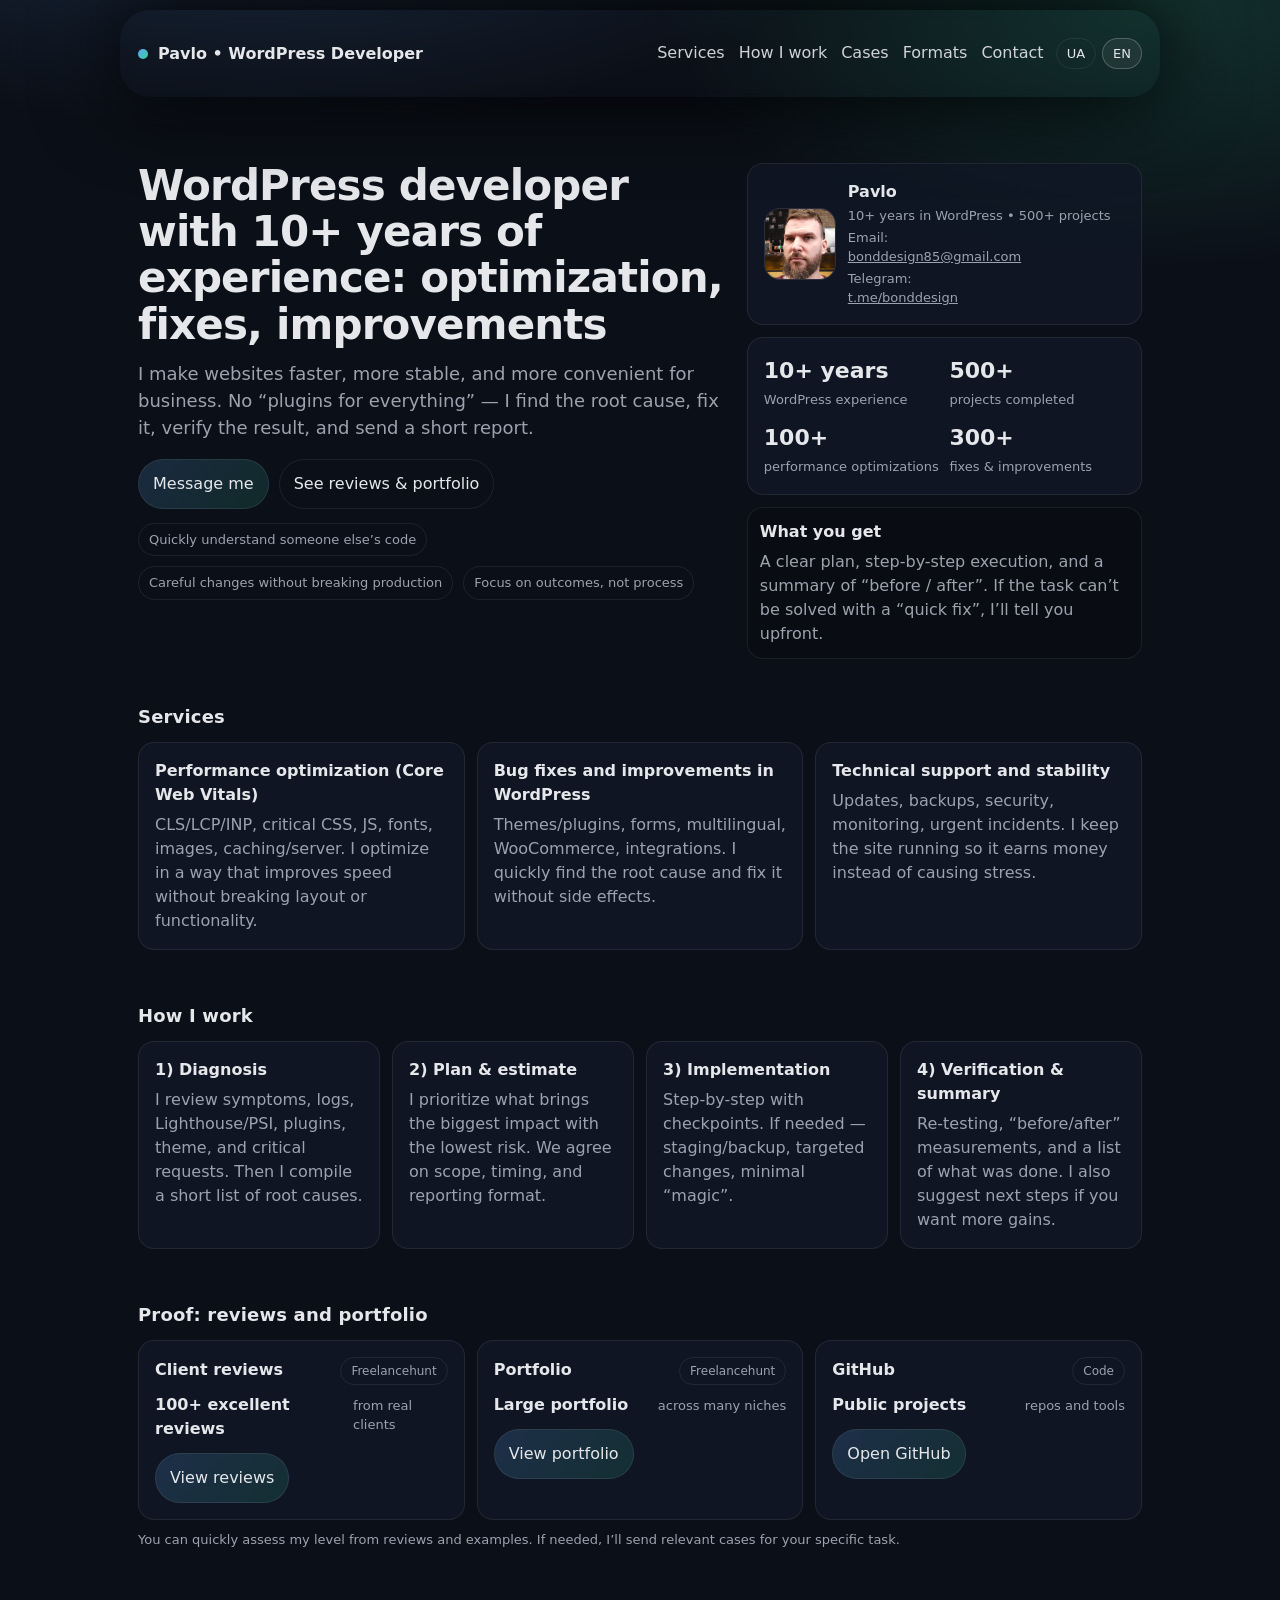
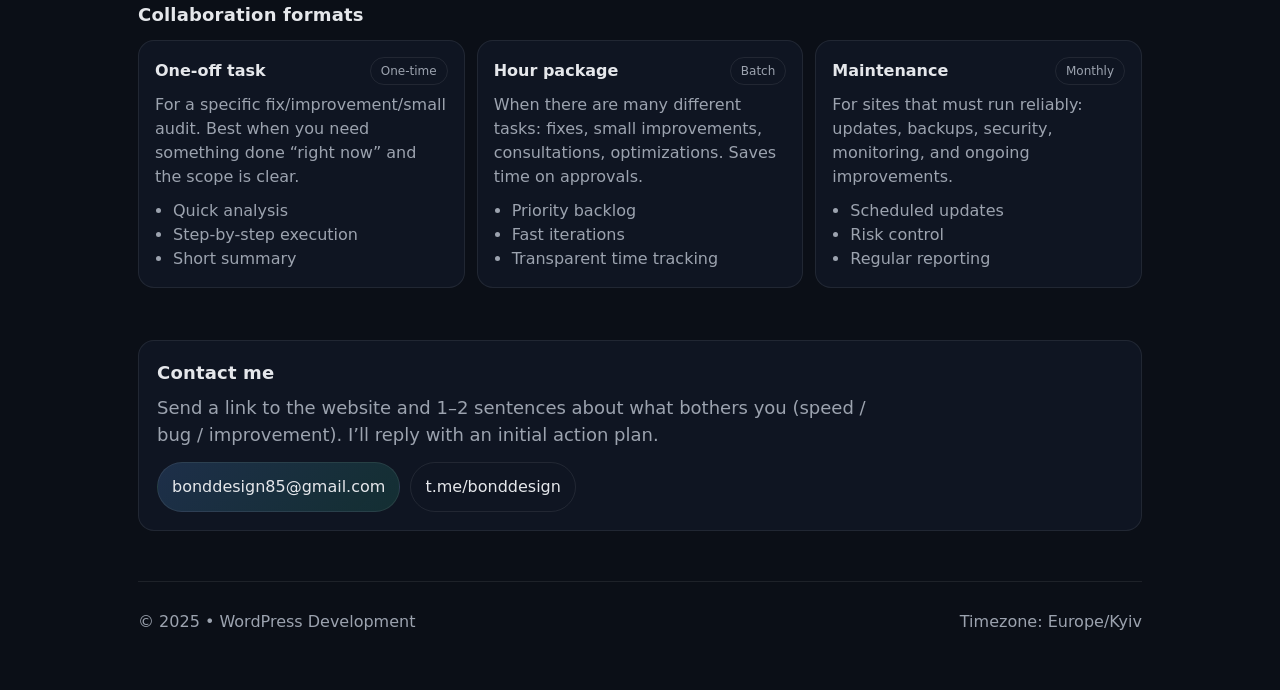
==== index.html @ 48a580df "Implement mobile menu functionality with toggle button and responsive styles" ====
<!DOCTYPE html>
<html lang="uk">
  <head>
    <meta charset="utf-8" />
    <meta name="viewport" content="width=device-width, initial-scale=1" />
    <title>WordPress-розробник — оптимізація, фікси, покращення</title>
    <meta
      name="description"
      content="WordPress-розробник з 10+ роками досвіду: 500+ проєктів, 100+ оптимізацій, 300+ виправлень і покращень. Швидко, акуратно, з результатом."
    />
    <link rel="stylesheet" href="./assets/css/styles.css" />
  </head>
  <body>
    <header id="siteHeader" class="wrap top siteHeader">
      <a class="brand" href="#top">
        <span class="dot" aria-hidden="true"></span>
        <strong data-i18n="brand.title">Pavlo • WordPress Developer</strong>
      </a>
      <div class="topActions">
        <nav class="nav" aria-label="Primary">
          <a href="#services" data-i18n="nav.services">Послуги</a>
          <a href="#process" data-i18n="nav.process">Як працюю</a>
          <a href="#cases" data-i18n="nav.cases">Кейси</a>
          <a href="#formats" data-i18n="nav.formats">Формати</a>
          <a href="#contact" data-i18n="nav.contact">Контакти</a>
        </nav>
        <div class="langSwitch" role="group" aria-label="Language">
          <button
            class="langBtn"
            type="button"
            data-lang="uk"
            aria-pressed="true"
          >
            UA
          </button>
          <button
            class="langBtn"
            type="button"
            data-lang="en"
            aria-pressed="false"
          >
            EN
          </button>
        </div>
        <button
          id="menuToggle"
          class="menuToggle"
          type="button"
          aria-label="Open menu"
          aria-controls="mobileMenu"
          aria-expanded="false"
        >
          <span class="menuIcon" aria-hidden="true"></span>
        </button>
      </div>
    </header>
    <div id="headerSpacer" aria-hidden="true"></div>

    <div id="mobileMenu" class="mobileMenu" hidden>
      <nav class="mobileNav" aria-label="Primary">
        <a href="#services" data-i18n="nav.services">Послуги</a>
        <a href="#process" data-i18n="nav.process">Як працюю</a>
        <a href="#cases" data-i18n="nav.cases">Кейси</a>
        <a href="#formats" data-i18n="nav.formats">Формати</a>
        <a href="#contact" data-i18n="nav.contact">Контакти</a>
      </nav>
    </div>

    <main id="top" class="wrap">
      <section class="hero grid heroGrid">
        <div>
          <h1 class="h1">
            <span data-i18n="hero.title"
              >WordPress-розробник з 10+ роками досвіду: оптимізація, фікси,
              покращення</span
            >
          </h1>
          <p class="sub" data-i18n="hero.subtitle">
            Роблю сайти швидшими, стабільнішими і зручнішими для бізнесу. Без
            зайвих “плагінів від усього” — знаходжу причину, виправляю, фіксую
            результат і даю короткий звіт.
          </p>

          <div class="cta">
            <a
              class="btn btnPrimary"
              href="#contact"
              data-i18n="hero.cta.primary"
              >Написати мені</a
            >
            <a class="btn" href="#cases" data-i18n="hero.cta.secondary"
              >Подивитись міні-кейси</a
            >
          </div>

          <div class="pillRow">
            <span class="pill" data-i18n="hero.pills.code"
              >Швидко розбираюсь у чужому коді</span
            >
            <span class="pill" data-i18n="hero.pills.safe"
              >Акуратні зміни без “лягти на проді”</span
            >
            <span class="pill" data-i18n="hero.pills.result"
              >Фокус на результат, а не процес</span
            >
          </div>
        </div>

        <aside class="heroAside">
          <div class="card">
            <div class="profile">
              <img
                class="avatar"
                src="./assets/img/pasharadio.webp"
                alt="Павло — WordPress-розробник"
                data-i18n-alt="profile.avatarAlt"
                width="72"
                height="72"
              />
              <div>
                <b data-i18n="profile.name">Павло</b>
                <span data-i18n="profile.subtitle"
                  >10+ років у WordPress • 500+ проєктів</span
                >
                <span class="mutedBlockTight">
                  <span data-i18n="profile.emailLabel">Email:</span>
                  <a href="mailto:bonddesign85@gmail.com"
                    >bonddesign85@gmail.com</a
                  >
                </span>
                <span class="mutedBlock">
                  <span data-i18n="profile.telegramLabel">Telegram:</span>
                  <a href="https://t.me/bonddesign">t.me/bonddesign</a>
                </span>
              </div>
            </div>
          </div>

          <div class="card">
            <div class="kpi" aria-label="Key metrics">
              <div>
                <strong data-i18n="kpi.exp.value">10+ років</strong
                ><span data-i18n="kpi.exp.label">WordPress досвід</span>
              </div>
              <div>
                <strong data-i18n="kpi.projects.value">500+</strong
                ><span data-i18n="kpi.projects.label">виконаних проєктів</span>
              </div>
              <div>
                <strong data-i18n="kpi.optimizations.value">100+</strong
                ><span data-i18n="kpi.optimizations.label"
                  >оптимізацій швидкодії</span
                >
              </div>
              <div>
                <strong data-i18n="kpi.fixes.value">300+</strong
                ><span data-i18n="kpi.fixes.label">виправлень і покращень</span>
              </div>
            </div>
          </div>

          <div class="card cardNote">
            <strong class="cardNoteTitle" data-i18n="benefits.title"
              >Що ви отримаєте</strong
            >
            <span class="muted" data-i18n="benefits.body">
              Зрозумілий план, виконання по кроках, і підсумок “що було / що
              стало”. Якщо задача не вирішується “швидким фіксом” — скажу це
              одразу.
            </span>
          </div>
        </aside>
      </section>

      <section id="services" class="section">
        <h2 class="title" data-i18n="services.title">Послуги</h2>
        <div class="cards">
          <div class="card item">
            <h3 data-i18n="services.items.performance.title">
              Оптимізація швидкодії (Core Web Vitals)
            </h3>
            <p data-i18n="services.items.performance.body">
              CLS/LCP/INP, критичні стилі, JS, шрифти, зображення, кеш/сервер.
              Працюю так, щоб швидкість не ламала верстку і функціонал.
            </p>
          </div>
          <div class="card item">
            <h3 data-i18n="services.items.fixes.title">
              Виправлення багів і доробки на WordPress
            </h3>
            <p data-i18n="services.items.fixes.body">
              Теми/плагіни, форми, мультимовність, WooCommerce, інтеграції.
              Швидко знаходжу першопричину і фікшу без побічних сюрпризів.
            </p>
          </div>
          <div class="card item">
            <h3 data-i18n="services.items.maintenance.title">
              Технічний супровід і стабільність
            </h3>
            <p data-i18n="services.items.maintenance.body">
              Оновлення, бекапи, безпека, моніторинг, “пожежі”. Підтримую сайт у
              робочому стані, щоб він заробляв, а не нервував.
            </p>
          </div>
        </div>
      </section>

      <section id="process" class="section">
        <h2 class="title" data-i18n="process.title">Як я працюю</h2>
        <div class="steps">
          <div class="card step">
            <b data-i18n="process.steps.step1.title">1) Діагностика</b>
            <span class="muted" data-i18n="process.steps.step1.body"
              >Дивлюсь симптоми, логи, Lighthouse/PSI, плагіни, тему, критичні
              запити. Формую короткий список причин.</span
            >
          </div>
          <div class="card step">
            <b data-i18n="process.steps.step2.title">2) План і оцінка</b>
            <span class="muted" data-i18n="process.steps.step2.body"
              >Пріоритезую: що дасть найбільший ефект за найменший ризик.
              Узгоджуємо обсяг, строки, формат звітності.</span
            >
          </div>
          <div class="card step">
            <b data-i18n="process.steps.step3.title">3) Впровадження</b>
            <span class="muted" data-i18n="process.steps.step3.body"
              >Поетапно, з контрольними точками. За потреби — staging/backup,
              точкові зміни, мінімум “магії”.</span
            >
          </div>
          <div class="card step">
            <b data-i18n="process.steps.step4.title">4) Перевірка і підсумок</b>
            <span class="muted" data-i18n="process.steps.step4.body"
              >Перетест, виміри “до/після”, список зробленого. Даю рекомендації,
              що робити далі, якщо хочете ще приріст.</span
            >
          </div>
        </div>
      </section>

      <section id="cases" class="section">
        <h2 class="title" data-i18n="proof.title">
          Докази: відгуки та портфоліо
        </h2>

        <div class="cases">
          <div class="card">
            <div class="caseTop">
              <strong data-i18n="proof.cards.reviews.title"
                >Відгуки клієнтів</strong
              >
              <span class="badge" data-i18n="proof.cards.reviews.badge"
                >Freelancehunt</span
              >
            </div>

            <div class="caseTop caseTopTight">
              <span class="metric" data-i18n="proof.cards.reviews.metric"
                >100+ відмінних відгуків</span
              >
              <span class="delta" data-i18n="proof.cards.reviews.delta"
                >реальні замовники</span
              >
            </div>

            <div class="cta" style="margin-top: 12px">
              <a
                class="btn btnPrimary"
                href="https://freelancehunt.com/freelancer/pasharadio.html#reviews"
                target="_blank"
                rel="noopener noreferrer"
                data-i18n="proof.cards.reviews.cta"
                >Подивитись відгуки</a
              >
            </div>
          </div>

          <div class="card">
            <div class="caseTop">
              <strong data-i18n="proof.cards.portfolio.title"
                >Портфоліо робіт</strong
              >
              <span class="badge" data-i18n="proof.cards.portfolio.badge"
                >Freelancehunt</span
              >
            </div>

            <div class="caseTop caseTopTight">
              <span class="metric" data-i18n="proof.cards.portfolio.metric"
                >Велике портфоліо</span
              >
              <span class="delta" data-i18n="proof.cards.portfolio.delta"
                >різні ніші</span
              >
            </div>

            <div class="cta" style="margin-top: 12px">
              <a
                class="btn btnPrimary"
                href="https://freelancehunt.com/freelancer/pasharadio.html#portfolio"
                target="_blank"
                rel="noopener noreferrer"
                data-i18n="proof.cards.portfolio.cta"
                >Подивитись портфоліо</a
              >
            </div>
          </div>

          <div class="card">
            <div class="caseTop">
              <strong data-i18n="proof.cards.github.title">GitHub</strong>
              <span class="badge" data-i18n="proof.cards.github.badge"
                >Code</span
              >
            </div>

            <div class="caseTop caseTopTight">
              <span class="metric" data-i18n="proof.cards.github.metric"
                >Публічні проєкти</span
              >
              <span class="delta" data-i18n="proof.cards.github.delta"
                >репозиторії та інструменти</span
              >
            </div>

            <div class="cta" style="margin-top: 12px">
              <a
                class="btn btnPrimary"
                href="https://github.com/pavlo-bondarchuk"
                target="_blank"
                rel="noopener noreferrer"
                data-i18n="proof.cards.github.cta"
                >Відкрити GitHub</a
              >
            </div>
          </div>
        </div>

        <p class="casesNote" data-i18n="proof.note">
          Швидко зрозумієте мій рівень по відгуках і прикладах. Якщо потрібно —
          скину релевантні кейси під вашу задачу.
        </p>
      </section>

      <section id="formats" class="section">
        <h2 class="title" data-i18n="formats.title">Формати співпраці</h2>
        <div class="pricing">
          <div class="card">
            <div class="priceTitle">
              <strong data-i18n="formats.items.oneTime.title"
                >Разова задача</strong
              >
              <span class="badge" data-i18n="formats.items.oneTime.badge"
                >One-time</span
              >
            </div>
            <p class="caseText" data-i18n="formats.items.oneTime.body">
              Для конкретного фіксу/доробки/малого аудиту. Підходить, коли
              потрібно “тут і зараз” і зрозумілий обсяг.
            </p>
            <ul class="listMuted">
              <li data-i18n="formats.items.oneTime.list.item1">
                Швидкий аналіз
              </li>
              <li data-i18n="formats.items.oneTime.list.item2">
                Виконання по кроках
              </li>
              <li data-i18n="formats.items.oneTime.list.item3">
                Короткий підсумок
              </li>
            </ul>
          </div>

          <div class="card">
            <div class="priceTitle">
              <strong data-i18n="formats.items.batch.title">Пакет годин</strong>
              <span class="badge" data-i18n="formats.items.batch.badge"
                >Batch</span
              >
            </div>
            <p class="caseText" data-i18n="formats.items.batch.body">
              Коли задач багато і вони різні: фікси, дрібні покращення,
              консультації, оптимізації. Економить час на погодженнях.
            </p>
            <ul class="listMuted">
              <li data-i18n="formats.items.batch.list.item1">
                Пріоритетний беклог
              </li>
              <li data-i18n="formats.items.batch.list.item2">
                Швидкі ітерації
              </li>
              <li data-i18n="formats.items.batch.list.item3">
                Прозорий облік часу
              </li>
            </ul>
          </div>

          <div class="card">
            <div class="priceTitle">
              <strong data-i18n="formats.items.monthly.title">Супровід</strong>
              <span class="badge" data-i18n="formats.items.monthly.badge"
                >Monthly</span
              >
            </div>
            <p class="caseText" data-i18n="formats.items.monthly.body">
              Для сайтів, які мають працювати стабільно: оновлення, бекапи,
              безпека, моніторинг і регулярні покращення.
            </p>
            <ul class="listMuted">
              <li data-i18n="formats.items.monthly.list.item1">
                Планові оновлення
              </li>
              <li data-i18n="formats.items.monthly.list.item2">
                Контроль ризиків
              </li>
              <li data-i18n="formats.items.monthly.list.item3">
                Регулярний звіт
              </li>
            </ul>
          </div>
        </div>
      </section>

      <section id="contact" class="section">
        <div class="card contactCard">
          <h2 class="title contactTitle" data-i18n="contact.title">
            Написати мені
          </h2>
          <p class="sub contactSub" data-i18n="contact.subtitle">
            Надішліть посилання на сайт і 1–2 речення: що саме не влаштовує
            (швидкість / баг / доробка). Я відповім з першим планом дій.
          </p>
          <div class="cta">
            <a class="btn btnPrimary" href="mailto:bonddesign85@gmail.com"
              >bonddesign85@gmail.com</a
            >
            <a class="btn" href="https://t.me/bonddesign">t.me/bonddesign</a>
          </div>
        </div>
      </section>

      <footer class="footer">
        <div class="footerRow">
          <span data-i18n="footer.copyright"
            >© 2025 • WordPress Development</span
          >
          <span data-i18n="footer.timezone">Timezone: Europe/Kyiv</span>
        </div>
      </footer>
    </main>

    <script defer src="./assets/js/i18n.js"></script>
    <script defer src="./assets/js/main.js"></script>
  </body>
</html>
---- assets/css/styles.css ----
:root {
    --bg: #0b0f17;
    --card: #111827;
    --text: #e5e7eb;
    --muted: #9ca3af;
    --line: rgba(255, 255, 255, 0.08);
    --accent: #60a5fa;
    --accent2: #34d399;
    --max: 1040px;
    --r: 16px;
}

* {
    box-sizing: border-box;
}

body {
    margin: 0;
    font: 16px/1.5 system-ui, -apple-system, Segoe UI, Roboto, Arial,
        sans-serif;
    background: radial-gradient(1200px 600px at 20% -10%,
            rgba(96, 165, 250, 0.25),
            transparent 60%),
        radial-gradient(900px 500px at 90% 0%,
            rgba(52, 211, 153, 0.18),
            transparent 55%),
        var(--bg);
    color: var(--text);
}

a {
    color: inherit;
}

.wrap {
    max-width: var(--max);
    margin: 0 auto;
    padding: 28px 18px;
}

#headerSpacer {
    height: 0;
}

.siteHeader {
    transition: transform 160ms ease, opacity 160ms ease, background-color 160ms ease,
        border-color 160ms ease;
    will-change: transform;
    position: sticky;
    top: 10px;
    backdrop-filter: blur(5px);
    box-shadow: 0 0 85px #000;
    border-radius: 30px;
    display: flex;
    align-items: center;
    justify-content: space-between;
    gap: 14px;
}

.topActions {
    display: flex;
    align-items: center;
    gap: 12px;
    flex-wrap: wrap;
    justify-content: flex-end;
}

.brand {
    display: flex;
    gap: 10px;
    align-items: center;
    text-decoration: none;
}

.dot {
    width: 10px;
    height: 10px;
    border-radius: 50%;
    background: linear-gradient(135deg, var(--accent), var(--accent2));
}

.nav {
    display: flex;
    gap: 14px;
    flex-wrap: wrap;
}

.nav a {
    opacity: 0.9;
    text-decoration: none;
    border-bottom: 1px solid transparent;
}

.nav a:hover {
    border-bottom-color: var(--line);
}

.langSwitch {
    display: inline-flex;
    gap: 6px;
    align-items: center;
}

.menuToggle {
    display: none;
    appearance: none;
    border: 1px solid var(--line);
    background: transparent;
    color: inherit;
    border-radius: 999px;
    width: 38px;
    height: 34px;
    cursor: pointer;
    align-items: center;
    justify-content: center;
}

.menuToggle:hover {
    border-color: rgba(255, 255, 255, 0.18);
}

.menuIcon {
    width: 16px;
    height: 12px;
    position: relative;
    display: block;
}

.menuIcon::before,
.menuIcon::after {
    content: "";
    position: absolute;
    left: 0;
    right: 0;
    height: 2px;
    border-radius: 2px;
    background: rgba(229, 231, 235, 0.9);
}

.menuIcon::before {
    top: 0;
    box-shadow: 0 5px 0 rgba(229, 231, 235, 0.9);
}

.menuIcon::after {
    bottom: 0;
}

.mobileMenu {
    position: fixed;
    left: 0;
    right: 0;
    top: var(--mobileMenuTop, 0px);
    height: calc(100dvh - var(--mobileMenuTop, 0px));
    background: rgba(11, 15, 23, 0.98);
    border-top: 1px solid var(--line);
    backdrop-filter: blur(6px);
    padding: 18px;
    z-index: 999;
    overflow: auto;
}

.mobileNav {
    max-width: var(--max);
    margin: 0 auto;
    display: grid;
    gap: 10px;
}

.mobileNav a {
    text-decoration: none;
    padding: 12px 14px;
    border: 1px solid var(--line);
    border-radius: 14px;
    background: rgba(17, 24, 39, 0.52);
}

.mobileNav a:hover {
    border-color: rgba(255, 255, 255, 0.18);
}

body.isMenuOpen {
    overflow: hidden;
}

.langBtn {
    appearance: none;
    border: 1px solid var(--line);
    background: transparent;
    color: inherit;
    border-radius: 999px;
    padding: 8px 10px;
    font: inherit;
    font-size: 13px;
    line-height: 1;
    cursor: pointer;
}

.langBtn:hover {
    border-color: rgba(255, 255, 255, 0.18);
}

.langBtn.isActive {
    border-color: rgba(255, 255, 255, 0.22);
    background: rgba(255, 255, 255, 0.06);
}

.hero {
    padding: 48px 0 18px;
}

.grid {
    display: grid;
    gap: 16px;
}

.heroGrid {
    grid-template-columns: 1.2fr 0.8fr;
}

.h1 {
    font-size: 42px;
    line-height: 1.1;
    margin: 0 0 12px;
    letter-spacing: -0.02em;
}

.sub {
    margin: 0 0 18px;
    color: var(--muted);
    font-size: 18px;
    max-width: 62ch;
}

.cta {
    display: flex;
    gap: 10px;
    flex-wrap: wrap;
    margin-top: 10px;
}

.btn {
    display: inline-flex;
    align-items: center;
    justify-content: center;
    gap: 10px;
    padding: 12px 14px;
    border-radius: 999px;
    border: 1px solid var(--line);
    text-decoration: none;
}

.btnPrimary {
    background: linear-gradient(135deg,
            rgba(96, 165, 250, 0.18),
            rgba(52, 211, 153, 0.14));
}

.btn:hover {
    border-color: rgba(255, 255, 255, 0.18);
}

.card {
    background: rgba(17, 24, 39, 0.72);
    border: 1px solid var(--line);
    border-radius: var(--r);
    padding: 16px;
}

.kpi {
    display: grid;
    grid-template-columns: repeat(2, 1fr);
    gap: 10px;
}

.kpi strong {
    font-size: 22px;
    display: block;
}

.kpi span {
    color: var(--muted);
    font-size: 13px;
}

.section {
    padding: 26px 0;
}

.title {
    font-size: 18px;
    margin: 0 0 12px;
    letter-spacing: 0.01em;
}

.cards {
    display: grid;
    grid-template-columns: repeat(3, 1fr);
    gap: 12px;
}

.item h3 {
    margin: 0 0 6px;
    font-size: 16px;
}

.item p {
    margin: 0;
    color: var(--muted);
}

.steps {
    display: grid;
    grid-template-columns: repeat(4, 1fr);
    gap: 12px;
}

.step b {
    display: block;
    margin-bottom: 6px;
}

.split {
    display: grid;
    grid-template-columns: 1fr 1fr;
    gap: 12px;
}

.pill {
    display: inline-flex;
    gap: 8px;
    align-items: center;
    padding: 6px 10px;
    border-radius: 999px;
    border: 1px solid var(--line);
    color: var(--muted);
    font-size: 13px;
}

.heroAside {
    display: grid;
    gap: 12px;
}

.profile {
    display: flex;
    gap: 12px;
    align-items: center;
}

.avatar {
    width: 72px;
    height: 72px;
    border-radius: 16px;
    object-fit: cover;
    border: 1px solid var(--line);
    background: rgba(255, 255, 255, 0.04);
}

.profile b {
    display: block;
}

.profile span {
    display: block;
    color: var(--muted);
    font-size: 13px;
    margin-top: 2px;
}

.cases {
    display: grid;
    grid-template-columns: repeat(3, 1fr);
    gap: 12px;
}

.caseTop {
    display: flex;
    align-items: baseline;
    justify-content: space-between;
    gap: 10px;
    margin-bottom: 8px;
}

.metric {
    font-weight: 700;
}

.delta {
    color: var(--muted);
    font-size: 13px;
}

.pricing {
    display: grid;
    grid-template-columns: repeat(3, 1fr);
    gap: 12px;
}

.priceTitle {
    display: flex;
    align-items: center;
    justify-content: space-between;
    gap: 10px;
    margin-bottom: 8px;
}

.badge {
    display: inline-flex;
    align-items: center;
    padding: 4px 10px;
    border-radius: 999px;
    border: 1px solid var(--line);
    color: var(--muted);
    font-size: 12px;
}

.footer {
    padding: 28px 0;
    color: var(--muted);
    border-top: 1px solid var(--line);
    margin-top: 24px;
}

/* Refactor: previously inline styles */
.pillRow {
    margin-top: 14px;
    display: flex;
    gap: 10px;
    flex-wrap: wrap;
}

.muted {
    color: var(--muted);
}

.mutedBlock {
    display: block;
    color: var(--muted);
}

.mutedBlockTight {
    margin-top: 6px;
    display: block;
    color: var(--muted);
}

.cardNote {
    padding: 12px;
    background: rgba(0, 0, 0, 0.18);
}

.cardNoteTitle {
    display: block;
    margin-bottom: 6px;
}

.caseTopTight {
    margin-top: 0;
}

.caseText {
    margin: 0;
    color: var(--muted);
}

.casesNote {
    margin: 10px 0 0;
    color: var(--muted);
    font-size: 13px;
}

.listMuted {
    margin: 10px 0 0;
    padding-left: 18px;
    color: var(--muted);
}

.contactCard {
    padding: 18px;
}

.contactTitle {
    margin-bottom: 8px;
}

.contactSub {
    margin: 0 0 14px;
}

.footerRow {
    display: flex;
    justify-content: space-between;
    gap: 12px;
    flex-wrap: wrap;
}

@media (max-width: 900px) {
    .nav {
        display: none;
    }

    .menuToggle {
        display: inline-flex;
    }

    .heroGrid {
        grid-template-columns: 1fr;
    }

    .cards {
        grid-template-columns: 1fr;
    }

    .steps {
        grid-template-columns: 1fr 1fr;
    }

    .cases {
        grid-template-columns: 1fr;
    }

    .pricing {
        grid-template-columns: 1fr;
    }

    .h1 {
        font-size: 34px;
    }
}

@media (max-width: 520px) {
    .steps {
        grid-template-columns: 1fr;
    }

    .kpi {
        grid-template-columns: 1fr 1fr;
    }
}
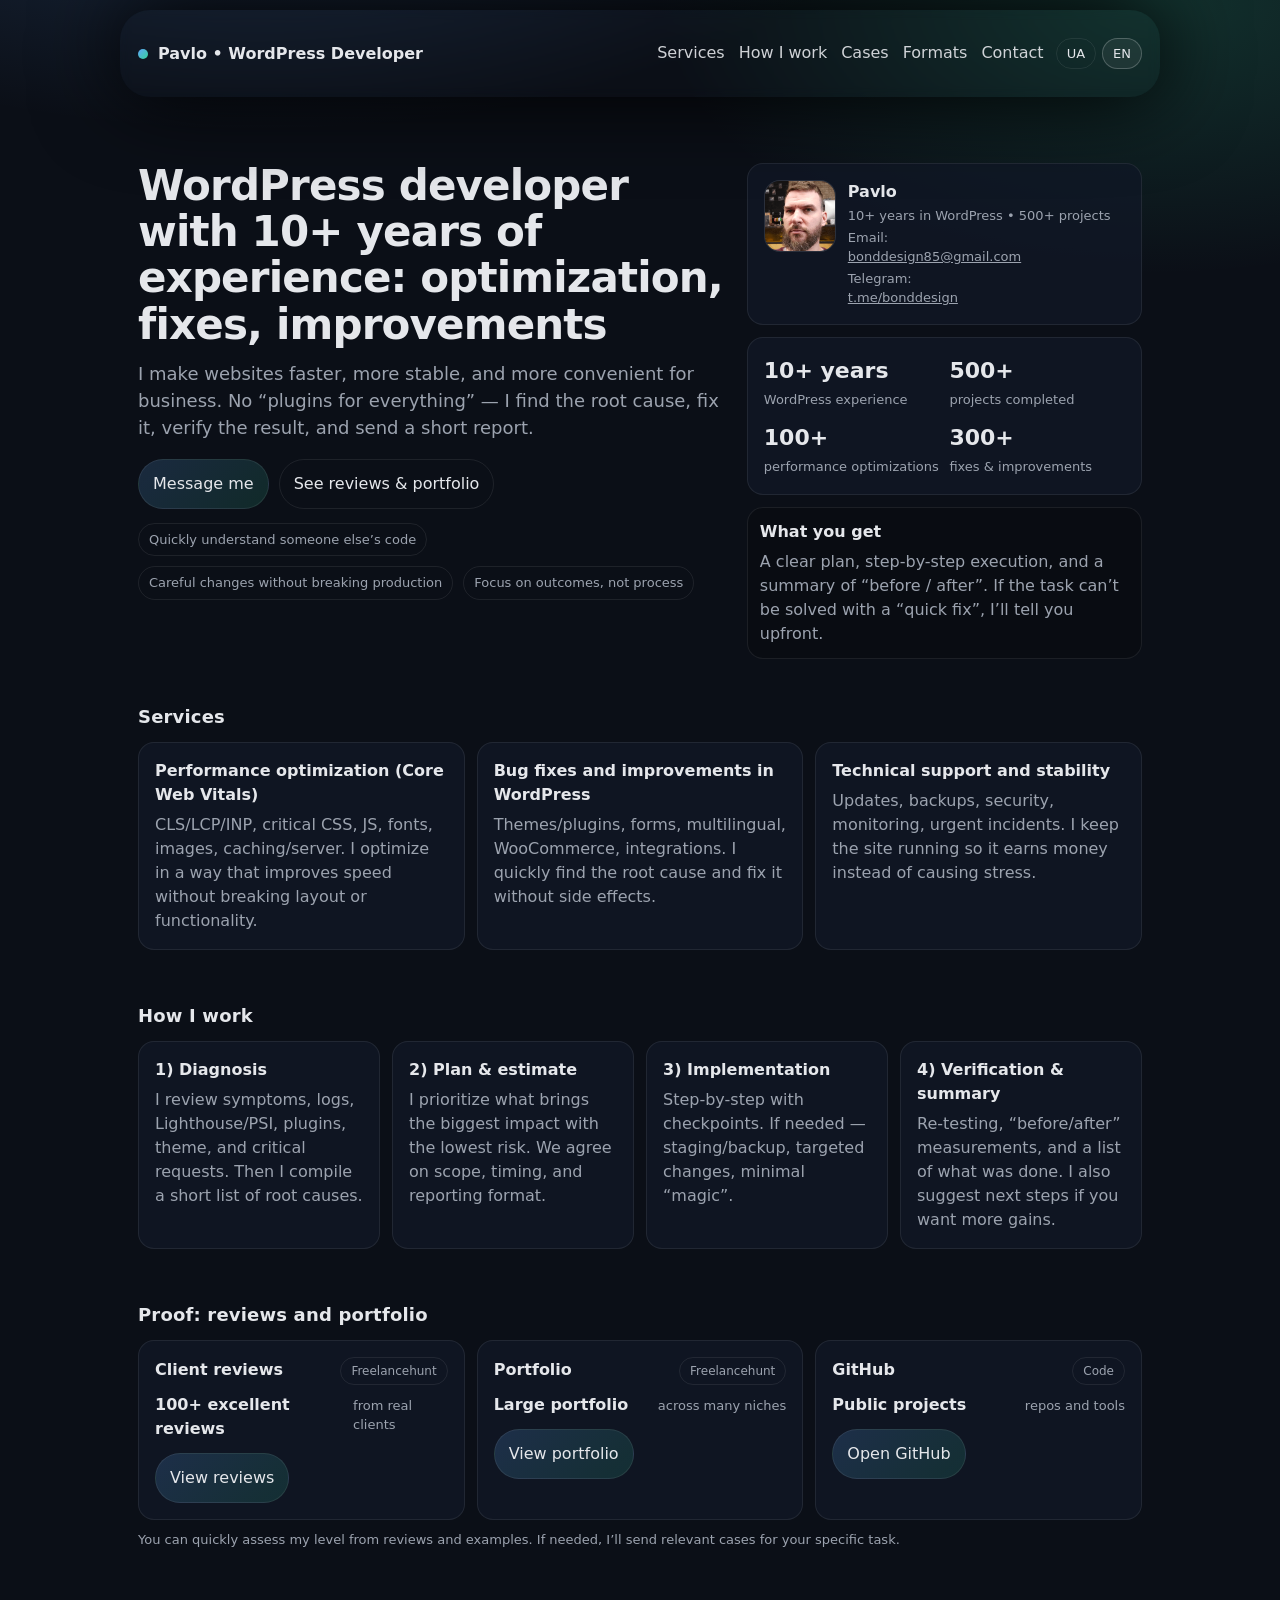
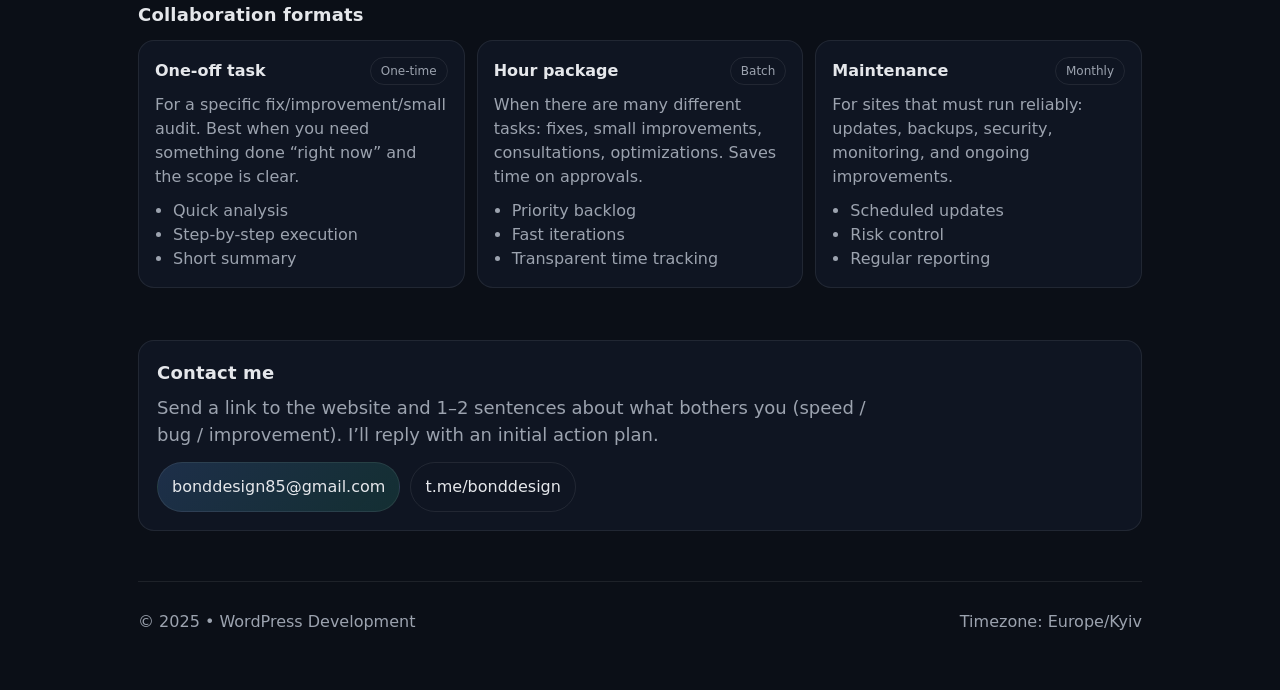
==== commit 06e4a87f: "feat: improve on-page SEO — canonical, hreflang, OG, Twitter Card, JSON-LD, robots.txt, sitemap.xml " ====
--- a/index.html
+++ b/index.html
@@ -8,6 +8,39 @@
       name="description"
       content="WordPress-розробник з 10+ роками досвіду: 500+ проєктів, 100+ оптимізацій, 300+ виправлень і покращень. Швидко, акуратно, з результатом."
     />
+    <meta name="robots" content="index, follow" />
+    <meta name="author" content="Pavlo Bondarchuk" />
+    <link rel="canonical" href="https://bonddesign.top/" />
+    <link rel="alternate" hreflang="uk" href="https://bonddesign.top/" />
+    <link rel="alternate" hreflang="en" href="https://bonddesign.top/?lang=en" />
+    <link rel="alternate" hreflang="x-default" href="https://bonddesign.top/" />
+    <meta property="og:type" content="website" />
+    <meta property="og:url" content="https://bonddesign.top/" />
+    <meta property="og:title" content="WordPress-розробник — оптимізація, фікси, покращення" />
+    <meta property="og:description" content="WordPress-розробник з 10+ роками досвіду: 500+ проєктів, 100+ оптимізацій, 300+ виправлень і покращень. Швидко, акуратно, з результатом." />
+    <meta property="og:image" content="https://bonddesign.top/assets/img/pasharadio.webp" />
+    <meta property="og:locale" content="uk_UA" />
+    <meta property="og:locale:alternate" content="en_US" />
+    <meta name="twitter:card" content="summary" />
+    <meta name="twitter:title" content="WordPress-розробник — оптимізація, фікси, покращення" />
+    <meta name="twitter:description" content="WordPress-розробник з 10+ роками досвіду: 500+ проєктів, 100+ оптимізацій, 300+ виправлень і покращень. Швидко, акуратно, з результатом." />
+    <meta name="twitter:image" content="https://bonddesign.top/assets/img/pasharadio.webp" />
+    <script type="application/ld+json">
+    {
+      "@context": "https://schema.org",
+      "@type": "Person",
+      "name": "Pavlo Bondarchuk",
+      "url": "https://bonddesign.top/",
+      "email": "mailto:bonddesign85@gmail.com",
+      "image": "https://bonddesign.top/assets/img/pasharadio.webp",
+      "jobTitle": "WordPress Developer",
+      "sameAs": [
+        "https://t.me/bonddesign",
+        "https://github.com/pavlo-bondarchuk",
+        "https://freelancehunt.com/freelancer/pasharadio.html"
+      ]
+    }
+    </script>
     <link rel="stylesheet" href="./assets/css/styles.css" />
   </head>
   <body>
@@ -17,6 +50,16 @@
         <strong data-i18n="brand.title">Pavlo • WordPress Developer</strong>
       </a>
       <div class="topActions">
+        <button
+          id="menuToggle"
+          class="menuToggle"
+          type="button"
+          aria-label="Open menu"
+          aria-controls="mobileMenu"
+          aria-expanded="false"
+        >
+          <span class="menuIcon" aria-hidden="true"></span>
+        </button>
         <nav class="nav" aria-label="Primary">
           <a href="#services" data-i18n="nav.services">Послуги</a>
           <a href="#process" data-i18n="nav.process">Як працюю</a>
@@ -42,16 +85,6 @@
             EN
           </button>
         </div>
-        <button
-          id="menuToggle"
-          class="menuToggle"
-          type="button"
-          aria-label="Open menu"
-          aria-controls="mobileMenu"
-          aria-expanded="false"
-        >
-          <span class="menuIcon" aria-hidden="true"></span>
-        </button>
       </div>
     </header>
     <div id="headerSpacer" aria-hidden="true"></div>
--- a/assets/css/styles.css
+++ b/assets/css/styles.css
@@ -61,7 +61,7 @@
     display: flex;
     align-items: center;
     gap: 12px;
-    flex-wrap: wrap;
+    /* flex-wrap: wrap; */
     justify-content: flex-end;
 }
 
@@ -73,6 +73,7 @@
 }
 
 .dot {
+    flex-shrink: 0;
     width: 10px;
     height: 10px;
     border-radius: 50%;
@@ -285,6 +286,8 @@
 
 .section {
     padding: 26px 0;
+    scroll-padding-top: 100px;
+    scroll-margin-top: 100px;
 }
 
 .title {
@@ -345,7 +348,6 @@
 .profile {
     display: flex;
     gap: 12px;
-    align-items: center;
 }
 
 .avatar {
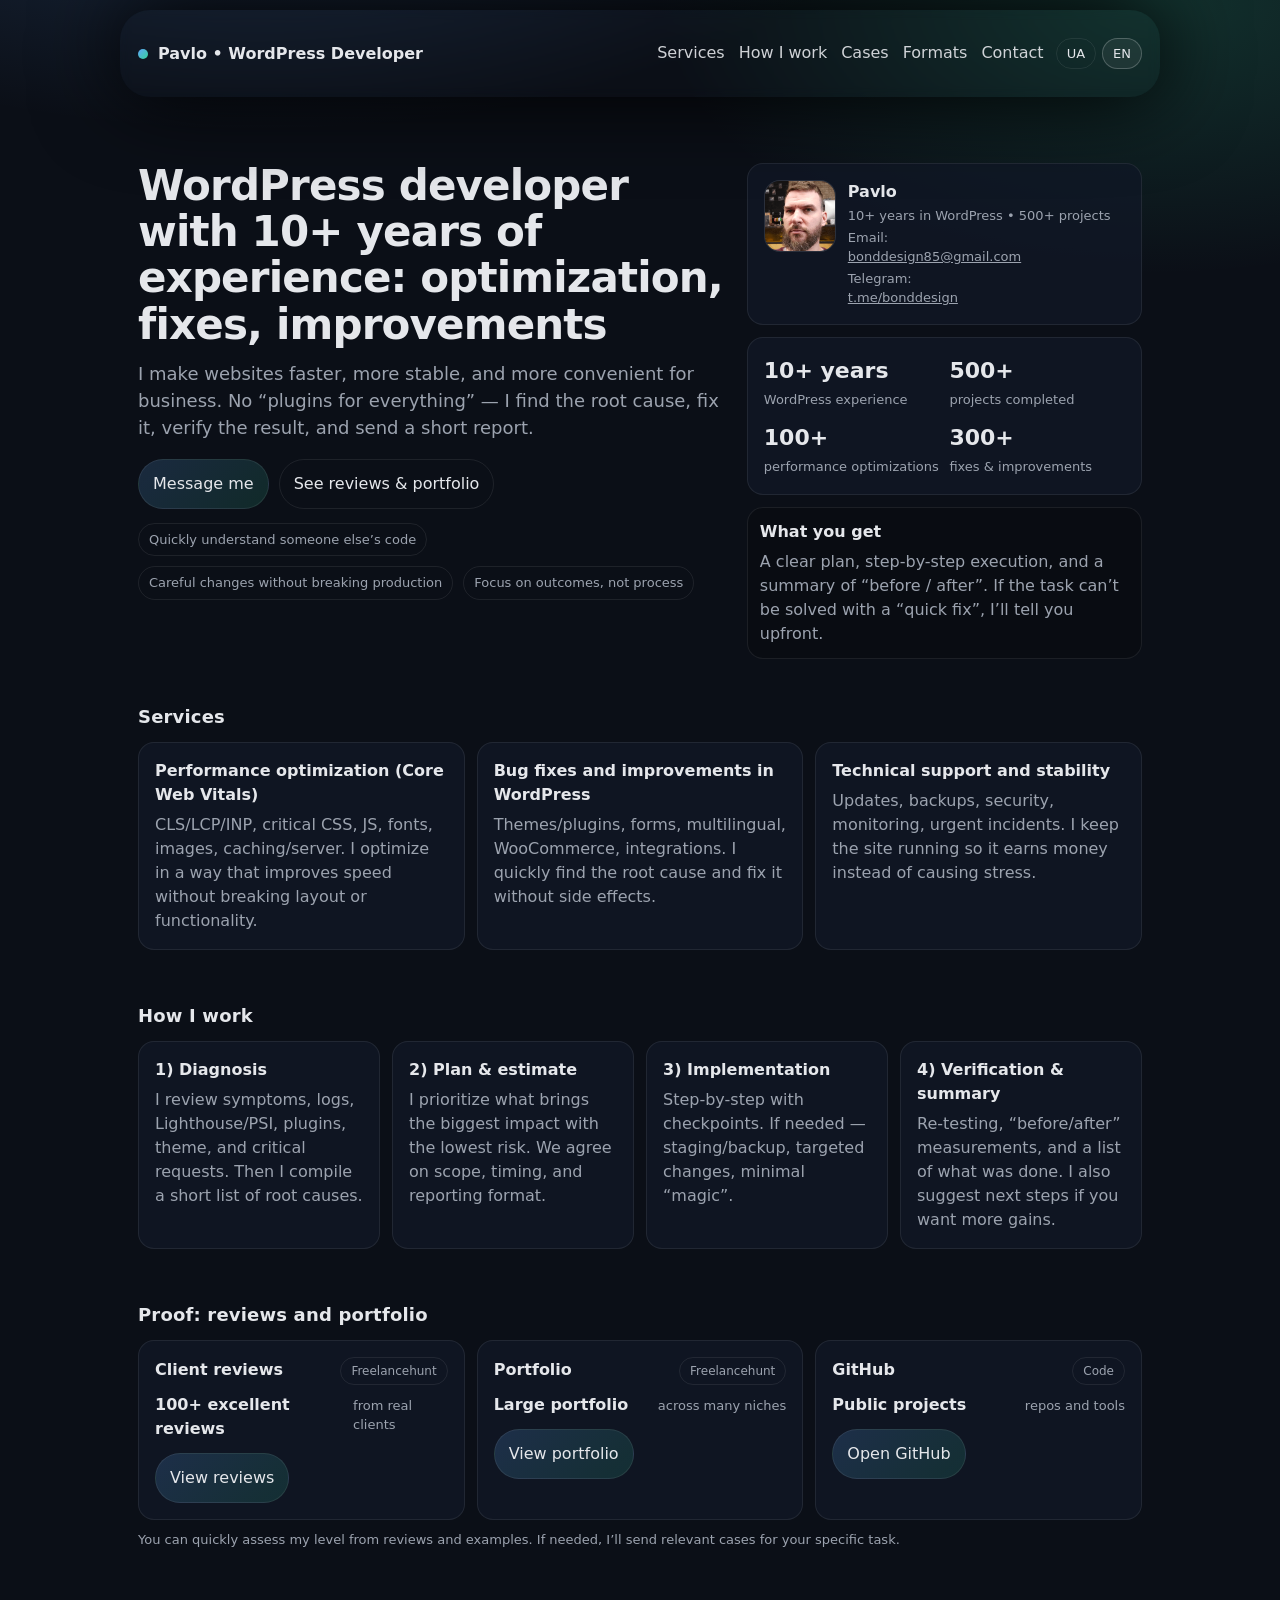
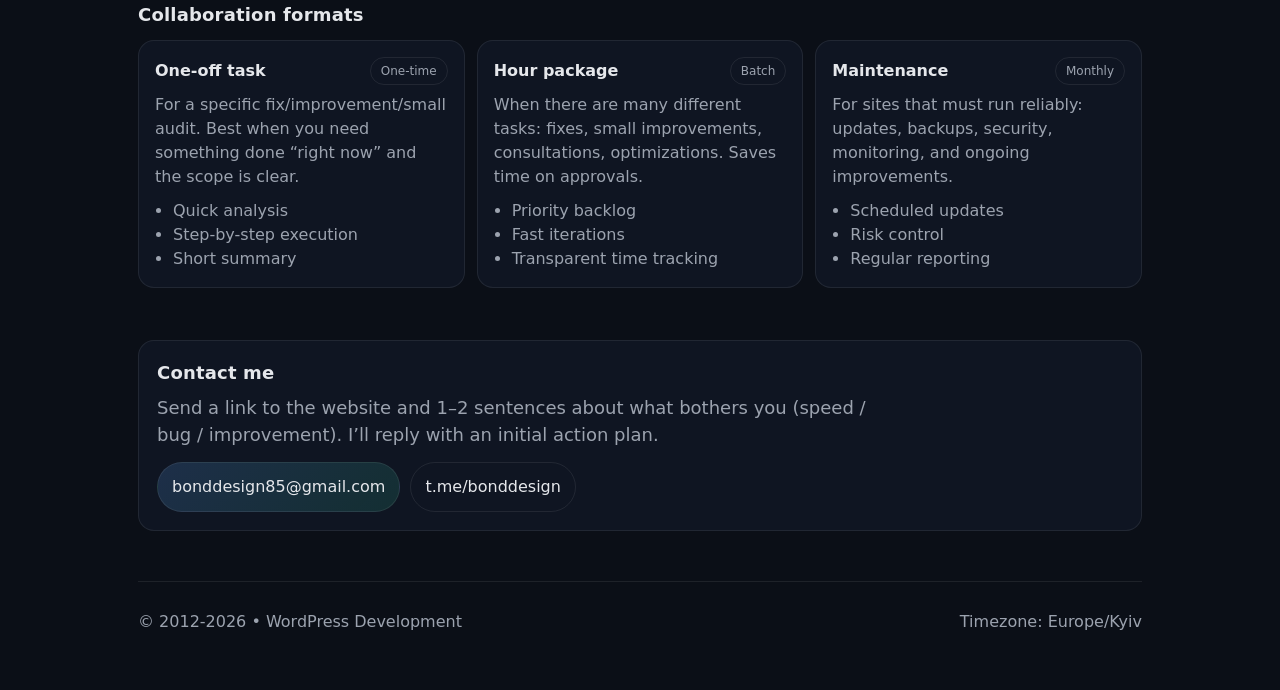
==== commit 0821d443: "Update footer copyright to 2012-2026 and sync i18n values Agent-Logs-Url: https://github.com/pavlo-b" ====
--- a/index.html
+++ b/index.html
@@ -2,6 +2,14 @@
 <html lang="uk">
   <head>
     <meta charset="utf-8" />
+    <!-- Google tag (gtag.js) -->
+    <script async src="https://www.googletagmanager.com/gtag/js?id=G-WLE22X08ZL"></script>
+    <script>
+    window.dataLayer = window.dataLayer || [];
+    function gtag(){dataLayer.push(arguments);}
+    gtag('js', new Date());
+    gtag('config', 'G-WLE22X08ZL');
+    </script>
     <meta name="viewport" content="width=device-width, initial-scale=1" />
     <title>WordPress-розробник — оптимізація, фікси, покращення</title>
     <meta
@@ -15,6 +23,7 @@
     <link rel="alternate" hreflang="en" href="https://bonddesign.top/?lang=en" />
     <link rel="alternate" hreflang="x-default" href="https://bonddesign.top/" />
     <meta property="og:type" content="website" />
+    <meta property="og:site_name" content="Pavlo • WordPress Developer" />
     <meta property="og:url" content="https://bonddesign.top/" />
     <meta property="og:title" content="WordPress-розробник — оптимізація, фікси, покращення" />
     <meta property="og:description" content="WordPress-розробник з 10+ роками досвіду: 500+ проєктів, 100+ оптимізацій, 300+ виправлень і покращень. Швидко, акуратно, з результатом." />
@@ -476,7 +485,7 @@
       <footer class="footer">
         <div class="footerRow">
           <span data-i18n="footer.copyright"
-            >© 2025 • WordPress Development</span
+            >© 2012-2026 • WordPress Development</span
           >
           <span data-i18n="footer.timezone">Timezone: Europe/Kyiv</span>
         </div>
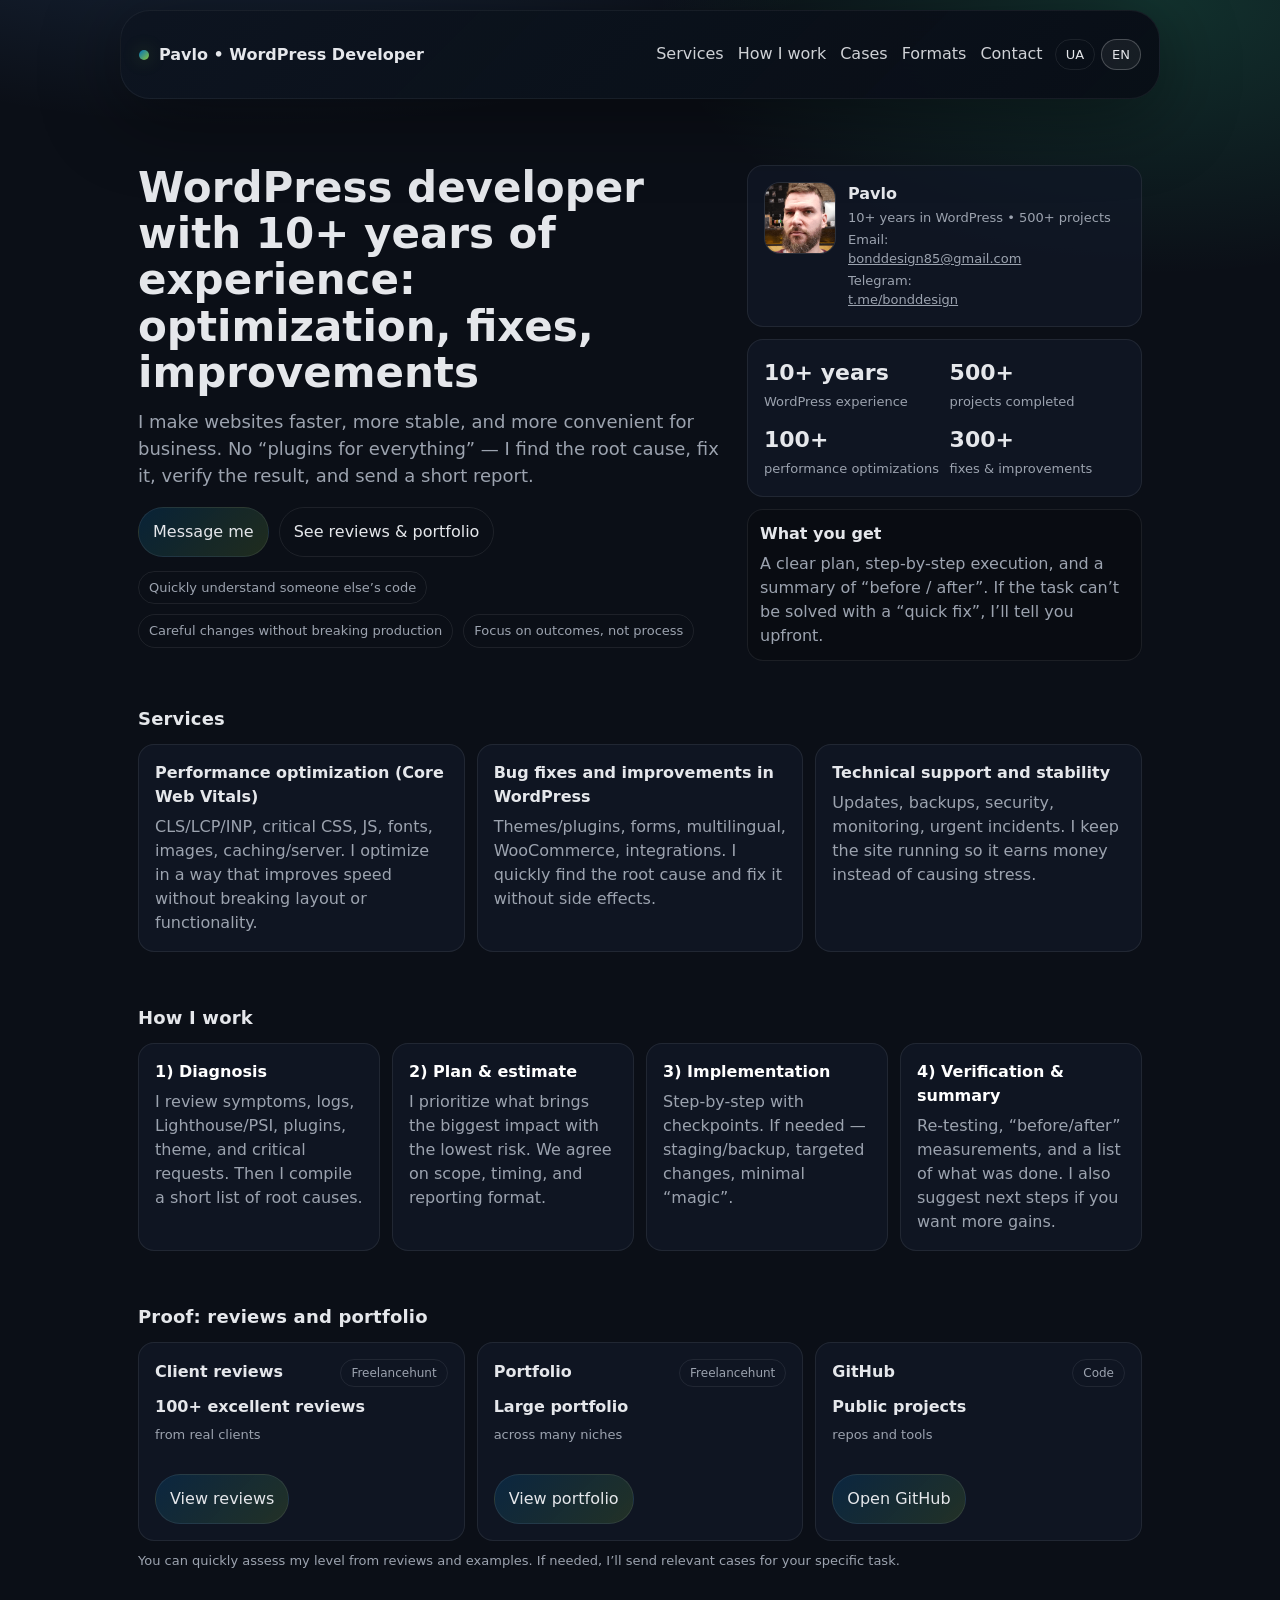
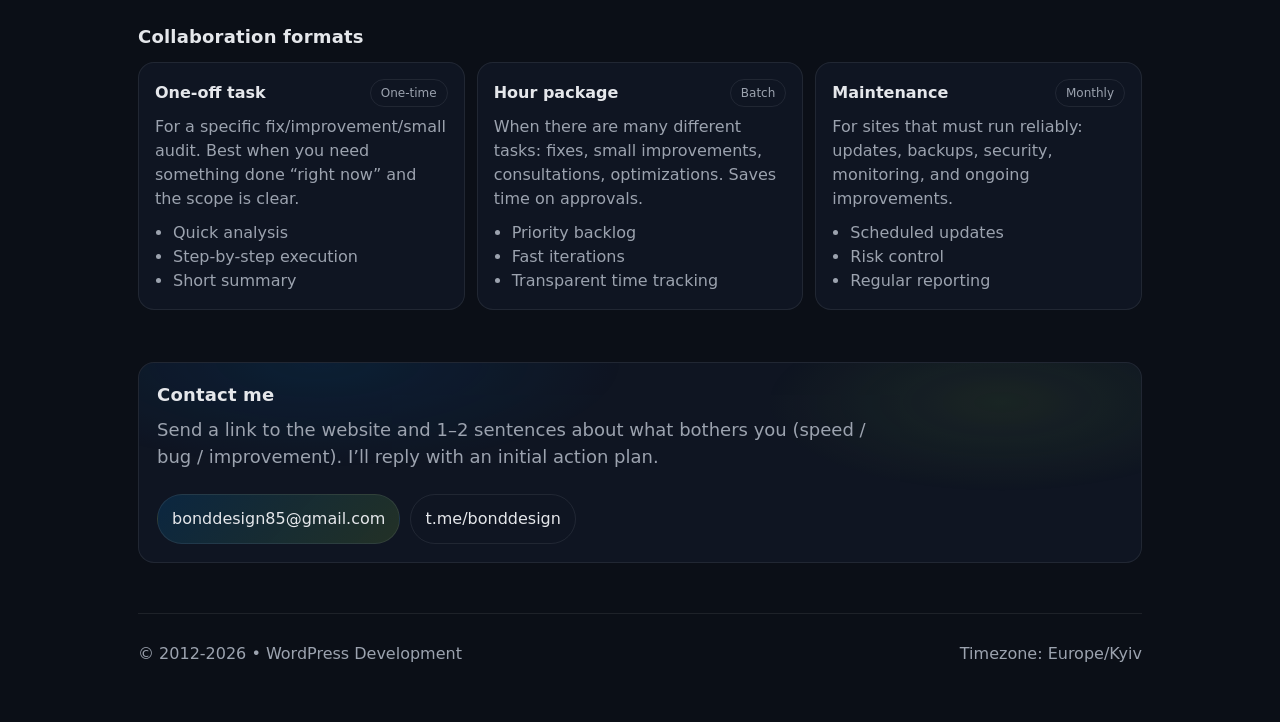
==== commit 57c67247: "Revive portfolio motion effects" ====
--- a/index.html
+++ b/index.html
@@ -53,6 +53,7 @@
     <link rel="stylesheet" href="./assets/css/styles.css" />
   </head>
   <body>
+    <div class="scroll-progress" aria-hidden="true"></div>
     <header id="siteHeader" class="wrap top siteHeader">
       <a class="brand" href="#top">
         <span class="dot" aria-hidden="true"></span>
@@ -110,7 +111,7 @@
 
     <main id="top" class="wrap">
       <section class="hero grid heroGrid">
-        <div>
+        <div class="heroContent">
           <h1 class="h1">
             <span data-i18n="hero.title"
               >WordPress-розробник з 10+ роками досвіду: оптимізація, фікси,
@@ -214,10 +215,10 @@
         </aside>
       </section>
 
-      <section id="services" class="section">
+      <section id="services" class="section reveal">
         <h2 class="title" data-i18n="services.title">Послуги</h2>
         <div class="cards">
-          <div class="card item">
+          <div class="card item reveal-card">
             <h3 data-i18n="services.items.performance.title">
               Оптимізація швидкодії (Core Web Vitals)
             </h3>
@@ -226,7 +227,7 @@
               Працюю так, щоб швидкість не ламала верстку і функціонал.
             </p>
           </div>
-          <div class="card item">
+          <div class="card item reveal-card">
             <h3 data-i18n="services.items.fixes.title">
               Виправлення багів і доробки на WordPress
             </h3>
@@ -235,7 +236,7 @@
               Швидко знаходжу першопричину і фікшу без побічних сюрпризів.
             </p>
           </div>
-          <div class="card item">
+          <div class="card item reveal-card">
             <h3 data-i18n="services.items.maintenance.title">
               Технічний супровід і стабільність
             </h3>
@@ -247,31 +248,31 @@
         </div>
       </section>
 
-      <section id="process" class="section">
+      <section id="process" class="section reveal">
         <h2 class="title" data-i18n="process.title">Як я працюю</h2>
         <div class="steps">
-          <div class="card step">
+          <div class="card step reveal-card">
             <b data-i18n="process.steps.step1.title">1) Діагностика</b>
             <span class="muted" data-i18n="process.steps.step1.body"
               >Дивлюсь симптоми, логи, Lighthouse/PSI, плагіни, тему, критичні
               запити. Формую короткий список причин.</span
             >
           </div>
-          <div class="card step">
+          <div class="card step reveal-card">
             <b data-i18n="process.steps.step2.title">2) План і оцінка</b>
             <span class="muted" data-i18n="process.steps.step2.body"
               >Пріоритезую: що дасть найбільший ефект за найменший ризик.
               Узгоджуємо обсяг, строки, формат звітності.</span
             >
           </div>
-          <div class="card step">
+          <div class="card step reveal-card">
             <b data-i18n="process.steps.step3.title">3) Впровадження</b>
             <span class="muted" data-i18n="process.steps.step3.body"
               >Поетапно, з контрольними точками. За потреби — staging/backup,
               точкові зміни, мінімум “магії”.</span
             >
           </div>
-          <div class="card step">
+          <div class="card step reveal-card">
             <b data-i18n="process.steps.step4.title">4) Перевірка і підсумок</b>
             <span class="muted" data-i18n="process.steps.step4.body"
               >Перетест, виміри “до/після”, список зробленого. Даю рекомендації,
@@ -281,13 +282,13 @@
         </div>
       </section>
 
-      <section id="cases" class="section">
+      <section id="cases" class="section reveal">
         <h2 class="title" data-i18n="proof.title">
           Докази: відгуки та портфоліо
         </h2>
 
         <div class="cases">
-          <div class="card">
+          <div class="card reveal-card proof-panel">
             <div class="caseTop">
               <strong data-i18n="proof.cards.reviews.title"
                 >Відгуки клієнтів</strong
@@ -318,7 +319,7 @@
             </div>
           </div>
 
-          <div class="card">
+          <div class="card reveal-card proof-panel">
             <div class="caseTop">
               <strong data-i18n="proof.cards.portfolio.title"
                 >Портфоліо робіт</strong
@@ -349,7 +350,7 @@
             </div>
           </div>
 
-          <div class="card">
+          <div class="card reveal-card proof-panel">
             <div class="caseTop">
               <strong data-i18n="proof.cards.github.title">GitHub</strong>
               <span class="badge" data-i18n="proof.cards.github.badge"
@@ -385,10 +386,10 @@
         </p>
       </section>
 
-      <section id="formats" class="section">
+      <section id="formats" class="section reveal">
         <h2 class="title" data-i18n="formats.title">Формати співпраці</h2>
         <div class="pricing">
-          <div class="card">
+          <div class="card reveal-card format-card">
             <div class="priceTitle">
               <strong data-i18n="formats.items.oneTime.title"
                 >Разова задача</strong
@@ -414,7 +415,7 @@
             </ul>
           </div>
 
-          <div class="card">
+          <div class="card reveal-card format-card">
             <div class="priceTitle">
               <strong data-i18n="formats.items.batch.title">Пакет годин</strong>
               <span class="badge" data-i18n="formats.items.batch.badge"
@@ -438,7 +439,7 @@
             </ul>
           </div>
 
-          <div class="card">
+          <div class="card reveal-card format-card">
             <div class="priceTitle">
               <strong data-i18n="formats.items.monthly.title">Супровід</strong>
               <span class="badge" data-i18n="formats.items.monthly.badge"
@@ -464,8 +465,8 @@
         </div>
       </section>
 
-      <section id="contact" class="section">
-        <div class="card contactCard">
+      <section id="contact" class="section reveal">
+        <div class="card contactCard reveal-card">
           <h2 class="title contactTitle" data-i18n="contact.title">
             Написати мені
           </h2>
--- a/assets/css/styles.css
+++ b/assets/css/styles.css
@@ -4,8 +4,8 @@
     --text: #e5e7eb;
     --muted: #9ca3af;
     --line: rgba(255, 255, 255, 0.08);
-    --accent: #60a5fa;
-    --accent2: #34d399;
+    --accent: #0070BA;
+    --accent2: #8BC53D;
     --max: 1040px;
     --r: 16px;
 }
@@ -26,10 +26,25 @@
             transparent 55%),
         var(--bg);
     color: var(--text);
+    overflow-x: hidden;
 }
 
 a {
     color: inherit;
+}
+
+.scroll-progress {
+    position: fixed;
+    top: 0;
+    left: 0;
+    z-index: 1200;
+    width: 100%;
+    height: 3px;
+    transform: scaleX(0);
+    transform-origin: 0 50%;
+    background: linear-gradient(90deg, var(--accent), var(--accent2));
+    box-shadow: 0 0 18px rgba(139, 197, 61, 0.45);
+    pointer-events: none;
 }
 
 .wrap {
@@ -44,24 +59,36 @@
 
 .siteHeader {
     transition: transform 160ms ease, opacity 160ms ease, background-color 160ms ease,
-        border-color 160ms ease;
+        border-color 160ms ease, box-shadow 220ms ease;
     will-change: transform;
     position: sticky;
     top: 10px;
-    backdrop-filter: blur(5px);
-    box-shadow: 0 0 85px #000;
+    z-index: 1000;
+    background:
+        linear-gradient(135deg, rgba(13, 21, 33, 0.92), rgba(8, 14, 22, 0.78)),
+        rgba(11, 15, 23, 0.86);
+    backdrop-filter: blur(18px) saturate(130%);
+    -webkit-backdrop-filter: blur(18px) saturate(130%);
+    box-shadow: 0 16px 80px rgba(0, 0, 0, 0.42);
     border-radius: 30px;
     display: flex;
     align-items: center;
     justify-content: space-between;
     gap: 14px;
+    border: 1px solid rgba(255, 255, 255, 0.055);
+}
+
+.siteHeader:hover {
+    background:
+        linear-gradient(135deg, rgba(15, 26, 40, 0.94), rgba(8, 15, 24, 0.82)),
+        rgba(11, 15, 23, 0.9);
+    box-shadow: 0 16px 84px rgba(0, 112, 186, 0.13), 0 16px 80px rgba(0, 0, 0, 0.42);
 }
 
 .topActions {
     display: flex;
     align-items: center;
     gap: 12px;
-    /* flex-wrap: wrap; */
     justify-content: flex-end;
 }
 
@@ -70,6 +97,12 @@
     gap: 10px;
     align-items: center;
     text-decoration: none;
+    transition: color 180ms ease, transform 180ms ease;
+}
+
+.brand:hover {
+    color: #FFFFFF;
+    transform: translateY(-1px);
 }
 
 .dot {
@@ -78,6 +111,7 @@
     height: 10px;
     border-radius: 50%;
     background: linear-gradient(135deg, var(--accent), var(--accent2));
+    box-shadow: 0 0 18px rgba(139, 197, 61, 0.3);
 }
 
 .nav {
@@ -90,10 +124,13 @@
     opacity: 0.9;
     text-decoration: none;
     border-bottom: 1px solid transparent;
+    transition: opacity 180ms ease, border-color 180ms ease, color 180ms ease;
 }
 
 .nav a:hover {
-    border-bottom-color: var(--line);
+    opacity: 1;
+    color: #FFFFFF;
+    border-bottom-color: rgba(139, 197, 61, 0.5);
 }
 
 .langSwitch {
@@ -114,10 +151,13 @@
     cursor: pointer;
     align-items: center;
     justify-content: center;
+    transition: transform 180ms ease, border-color 180ms ease, background-color 180ms ease;
 }
 
 .menuToggle:hover {
     border-color: rgba(255, 255, 255, 0.18);
+    background: rgba(255, 255, 255, 0.04);
+    transform: translateY(-1px);
 }
 
 .menuIcon {
@@ -174,10 +214,13 @@
     border: 1px solid var(--line);
     border-radius: 14px;
     background: rgba(17, 24, 39, 0.52);
+    transition: transform 180ms ease, border-color 180ms ease, background-color 180ms ease;
 }
 
 .mobileNav a:hover {
     border-color: rgba(255, 255, 255, 0.18);
+    background: rgba(17, 24, 39, 0.78);
+    transform: translateX(2px);
 }
 
 body.isMenuOpen {
@@ -195,10 +238,12 @@
     font-size: 13px;
     line-height: 1;
     cursor: pointer;
+    transition: transform 180ms ease, border-color 180ms ease, background-color 180ms ease;
 }
 
 .langBtn:hover {
     border-color: rgba(255, 255, 255, 0.18);
+    transform: translateY(-1px);
 }
 
 .langBtn.isActive {
@@ -217,13 +262,21 @@
 
 .heroGrid {
     grid-template-columns: 1.2fr 0.8fr;
+}
+
+.heroContent {
+    animation: heroContentIn 720ms cubic-bezier(0.22, 1, 0.36, 1) both;
+}
+
+.heroAside {
+    animation: heroAsideIn 860ms 120ms cubic-bezier(0.22, 1, 0.36, 1) both;
 }
 
 .h1 {
     font-size: 42px;
     line-height: 1.1;
     margin: 0 0 12px;
-    letter-spacing: -0.02em;
+    letter-spacing: 0;
 }
 
 .sub {
@@ -249,16 +302,26 @@
     border-radius: 999px;
     border: 1px solid var(--line);
     text-decoration: none;
+    position: relative;
+    overflow: hidden;
+    transition: translate 180ms ease, border-color 180ms ease, background-color 180ms ease, box-shadow 180ms ease;
 }
 
 .btnPrimary {
     background: linear-gradient(135deg,
-            rgba(96, 165, 250, 0.18),
-            rgba(52, 211, 153, 0.14));
+            rgba(0, 112, 186, 0.2),
+            rgba(139, 197, 61, 0.16));
 }
 
 .btn:hover {
     border-color: rgba(255, 255, 255, 0.18);
+    translate: 0 -2px;
+    box-shadow: 0 12px 30px rgba(0, 0, 0, 0.18);
+}
+
+.btnPrimary:hover {
+    border-color: rgba(139, 197, 61, 0.38);
+    box-shadow: 0 12px 34px rgba(0, 112, 186, 0.18);
 }
 
 .card {
@@ -266,6 +329,14 @@
     border: 1px solid var(--line);
     border-radius: var(--r);
     padding: 16px;
+    transition: translate 200ms ease, border-color 200ms ease, background-color 200ms ease, box-shadow 200ms ease;
+}
+
+.card:hover {
+    translate: 0 -3px;
+    border-color: rgba(139, 197, 61, 0.22);
+    background: rgba(17, 24, 39, 0.84);
+    box-shadow: 0 18px 46px rgba(0, 0, 0, 0.18);
 }
 
 .kpi {
@@ -321,6 +392,7 @@
 .step b {
     display: block;
     margin-bottom: 6px;
+    color: #FFFFFF;
 }
 
 .split {
@@ -338,11 +410,20 @@
     border: 1px solid var(--line);
     color: var(--muted);
     font-size: 13px;
+    transition: transform 180ms ease, border-color 180ms ease, color 180ms ease, background-color 180ms ease;
+}
+
+.pill:hover {
+    transform: translateY(-1px);
+    border-color: rgba(139, 197, 61, 0.28);
+    color: #FFFFFF;
+    background: rgba(255, 255, 255, 0.035);
 }
 
 .heroAside {
     display: grid;
     gap: 12px;
+    position: relative;
 }
 
 .profile {
@@ -357,6 +438,12 @@
     object-fit: cover;
     border: 1px solid var(--line);
     background: rgba(255, 255, 255, 0.04);
+    transition: transform 220ms ease, border-color 220ms ease;
+}
+
+.profile:hover .avatar {
+    transform: scale(1.03);
+    border-color: rgba(139, 197, 61, 0.32);
 }
 
 .profile b {
@@ -374,6 +461,17 @@
     display: grid;
     grid-template-columns: repeat(3, 1fr);
     gap: 12px;
+}
+
+.cases .card {
+    display: flex;
+    min-height: 154px;
+    flex-direction: column;
+}
+
+.cases .cta {
+    margin-top: auto !important;
+    padding-top: 22px;
 }
 
 .caseTop {
@@ -415,6 +513,13 @@
     border: 1px solid var(--line);
     color: var(--muted);
     font-size: 12px;
+    transition: border-color 180ms ease, color 180ms ease, background-color 180ms ease;
+}
+
+.card:hover .badge {
+    border-color: rgba(139, 197, 61, 0.28);
+    color: #FFFFFF;
+    background: rgba(139, 197, 61, 0.06);
 }
 
 .footer {
@@ -424,7 +529,6 @@
     margin-top: 24px;
 }
 
-/* Refactor: previously inline styles */
 .pillRow {
     margin-top: 14px;
     display: flex;
@@ -459,6 +563,9 @@
 
 .caseTopTight {
     margin-top: 0;
+    display: grid;
+    justify-content: start;
+    gap: 6px;
 }
 
 .caseText {
@@ -480,6 +587,24 @@
 
 .contactCard {
     padding: 18px;
+    position: relative;
+    overflow: hidden;
+}
+
+.contactCard::before {
+    content: "";
+    position: absolute;
+    inset: -1px;
+    background:
+        radial-gradient(520px 180px at 18% 0%, rgba(0, 112, 186, 0.16), transparent 60%),
+        radial-gradient(420px 160px at 86% 20%, rgba(139, 197, 61, 0.12), transparent 58%);
+    opacity: 0.8;
+    pointer-events: none;
+}
+
+.contactCard > * {
+    position: relative;
+    z-index: 1;
 }
 
 .contactTitle {
@@ -487,7 +612,11 @@
 }
 
 .contactSub {
-    margin: 0 0 14px;
+    margin: 0;
+}
+
+.contactCard .cta {
+    margin-top: 24px;
 }
 
 .footerRow {
@@ -497,6 +626,209 @@
     flex-wrap: wrap;
 }
 
+@keyframes heroContentIn {
+    from {
+        opacity: 0;
+        transform: translateY(14px);
+    }
+
+    to {
+        opacity: 1;
+        transform: translateY(0);
+    }
+}
+
+@keyframes heroAsideIn {
+    from {
+        opacity: 0;
+        transform: translateY(18px) scale(0.985);
+    }
+
+    to {
+        opacity: 1;
+        transform: translateY(0) scale(1);
+    }
+}
+
+@keyframes scrollProgress {
+    to {
+        transform: scaleX(1);
+    }
+}
+
+@keyframes revealUp {
+    from {
+        opacity: 0.16;
+        transform: translateY(28px);
+        filter: blur(4px);
+    }
+
+    to {
+        opacity: 1;
+        transform: translateY(0);
+        filter: blur(0);
+    }
+}
+
+@keyframes revealCard {
+    from {
+        opacity: 0.18;
+        transform: translateY(22px) scale(0.985);
+        filter: blur(3px);
+    }
+
+    to {
+        opacity: 1;
+        transform: translateY(0) scale(1);
+        filter: blur(0);
+    }
+}
+
+@keyframes revealLeft {
+    from {
+        opacity: 0.18;
+        transform: translateX(-22px);
+        filter: blur(3px);
+    }
+
+    to {
+        opacity: 1;
+        transform: translateX(0);
+        filter: blur(0);
+    }
+}
+
+@keyframes revealRight {
+    from {
+        opacity: 0.18;
+        transform: translateX(22px);
+        filter: blur(3px);
+    }
+
+    to {
+        opacity: 1;
+        transform: translateX(0);
+        filter: blur(0);
+    }
+}
+
+@keyframes accentGrow {
+    from {
+        transform: scaleX(0);
+        opacity: 0.45;
+    }
+
+    to {
+        transform: scaleX(1);
+        opacity: 1;
+    }
+}
+
+@supports (animation-timeline: view()) {
+    .scroll-progress {
+        animation: scrollProgress linear both;
+        animation-timeline: scroll(root block);
+    }
+
+    .reveal {
+        animation: revealUp both;
+        animation-timeline: view();
+        animation-range: entry 8% cover 32%;
+    }
+
+    .reveal-card {
+        animation: revealCard both;
+        animation-timeline: view();
+        animation-range: entry 4% cover 34%;
+    }
+
+    .cards .reveal-card:nth-child(2),
+    .cases .reveal-card:nth-child(2),
+    .pricing .reveal-card:nth-child(2) {
+        animation-range: entry 10% cover 38%;
+    }
+
+    .cards .reveal-card:nth-child(3),
+    .cases .reveal-card:nth-child(3),
+    .pricing .reveal-card:nth-child(3) {
+        animation-range: entry 16% cover 42%;
+    }
+
+    .steps .reveal-card:nth-child(2) {
+        animation-range: entry 8% cover 36%;
+    }
+
+    .steps .reveal-card:nth-child(3) {
+        animation-range: entry 12% cover 40%;
+    }
+
+    .steps .reveal-card:nth-child(4) {
+        animation-range: entry 16% cover 44%;
+    }
+
+    .proof-panel:nth-child(odd) {
+        animation-name: revealLeft;
+    }
+
+    .proof-panel:nth-child(even) {
+        animation-name: revealRight;
+    }
+
+    .format-card {
+        position: relative;
+        overflow: hidden;
+    }
+
+    .format-card::before {
+        content: "";
+        position: absolute;
+        top: 0;
+        left: 0;
+        right: 0;
+        height: 2px;
+        transform: scaleX(0);
+        transform-origin: 0 50%;
+        background: linear-gradient(90deg, var(--accent), var(--accent2));
+        animation: accentGrow both;
+        animation-timeline: view();
+        animation-range: entry 14% cover 34%;
+    }
+
+    .contactCard {
+        animation-range: entry 8% cover 38%;
+    }
+}
+
+@media (prefers-reduced-motion: reduce) {
+    *,
+    *::before,
+    *::after {
+        animation-duration: 1ms !important;
+        animation-iteration-count: 1 !important;
+        scroll-behavior: auto !important;
+        transition-duration: 1ms !important;
+    }
+
+    .scroll-progress {
+        display: none;
+    }
+
+    .heroContent,
+    .heroAside,
+    .reveal,
+    .reveal-card,
+    .format-card::before {
+        animation: none !important;
+        opacity: 1 !important;
+        transform: none !important;
+        filter: none !important;
+    }
+
+    .contactCard::before {
+        opacity: 0.35;
+    }
+}
+
 @media (max-width: 900px) {
     .nav {
         display: none;
@@ -529,6 +861,33 @@
     .h1 {
         font-size: 34px;
     }
+
+    .heroAside .card:first-child {
+        padding: 0;
+        overflow: hidden;
+    }
+
+    .heroAside .card:first-child .profile {
+        min-height: 160px;
+        display: grid;
+        grid-template-columns: clamp(118px, 30vw, 154px) minmax(0, 1fr);
+        gap: 18px;
+        align-items: stretch;
+    }
+
+    .heroAside .card:first-child .avatar {
+        width: 100%;
+        height: 100%;
+        min-height: 160px;
+        border-width: 0 1px 0 0;
+        border-radius: var(--r) 0 0 var(--r);
+    }
+
+    .heroAside .card:first-child .profile > div {
+        align-self: center;
+        min-width: 0;
+        padding: 18px 18px 18px 0;
+    }
 }
 
 @media (max-width: 520px) {
@@ -539,4 +898,17 @@
     .kpi {
         grid-template-columns: 1fr 1fr;
     }
-}+
+    .heroAside .card:first-child .profile {
+        grid-template-columns: 112px minmax(0, 1fr);
+        gap: 14px;
+    }
+
+    .heroAside .card:first-child .avatar {
+        min-height: 168px;
+    }
+
+    .heroAside .card:first-child .profile > div {
+        padding: 16px 14px 16px 0;
+    }
+}
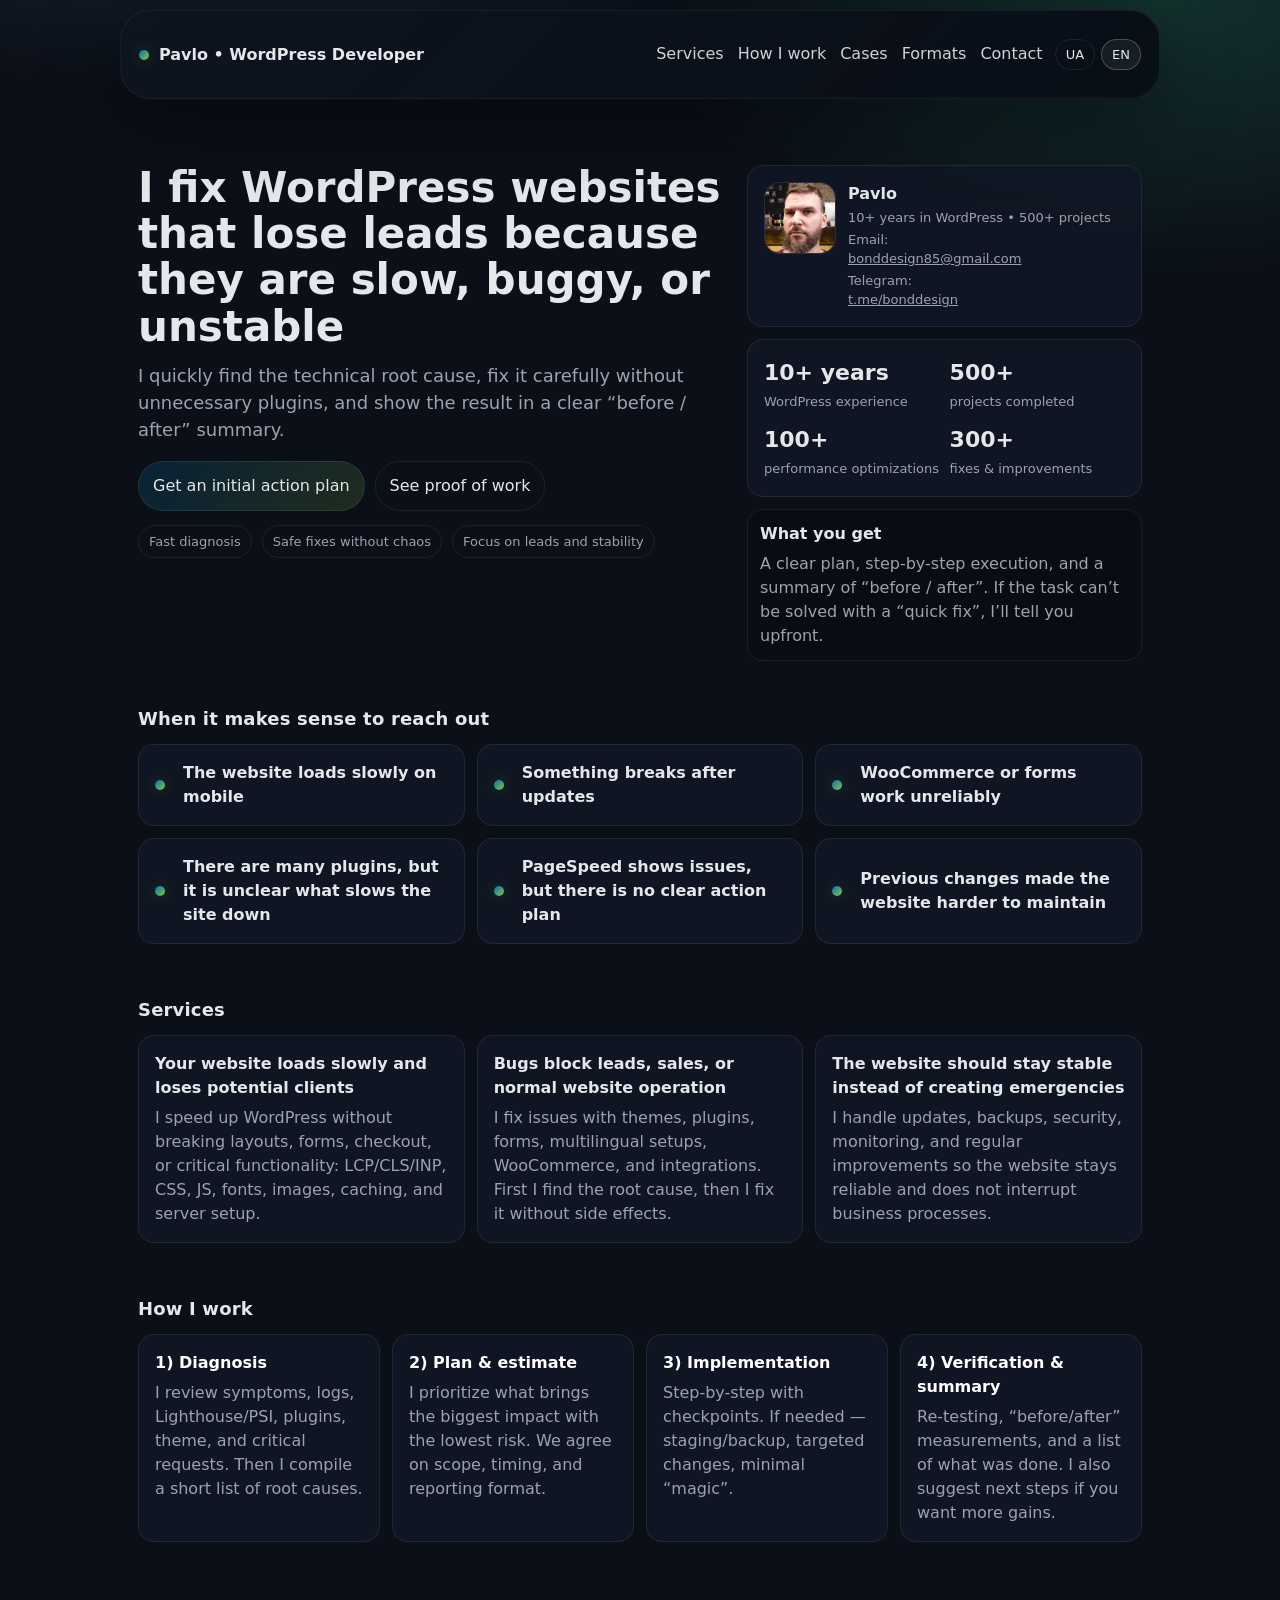
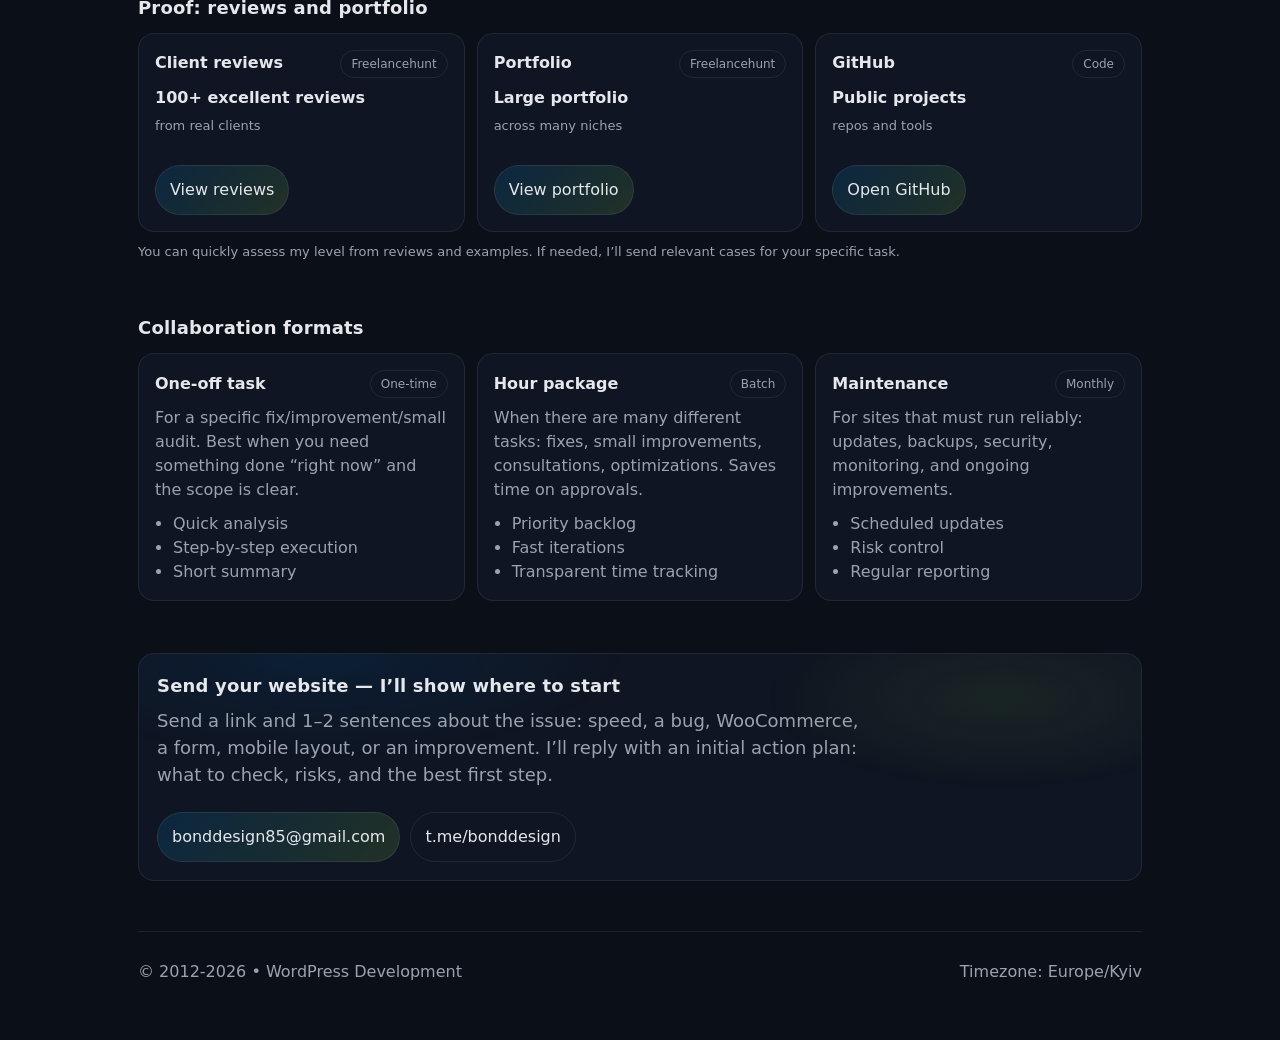
==== commit 4079285d: "Improve homepage conversion messaging" ====
--- a/index.html
+++ b/index.html
@@ -11,10 +11,10 @@
     gtag('config', 'G-WLE22X08ZL');
     </script>
     <meta name="viewport" content="width=device-width, initial-scale=1" />
-    <title>WordPress-розробник — оптимізація, фікси, покращення</title>
+    <title>Виправлення WordPress-сайтів — швидкість, баги, стабільність</title>
     <meta
       name="description"
-      content="WordPress-розробник з 10+ роками досвіду: 500+ проєктів, 100+ оптимізацій, 300+ виправлень і покращень. Швидко, акуратно, з результатом."
+      content="Виправляю WordPress-сайти, які втрачають заявки через повільність, баги або нестабільність. 10+ років досвіду, 500+ проєктів, швидка діагностика і зрозумілий план дій."
     />
     <meta name="robots" content="index, follow" />
     <meta name="author" content="Pavlo Bondarchuk" />
@@ -25,14 +25,14 @@
     <meta property="og:type" content="website" />
     <meta property="og:site_name" content="Pavlo • WordPress Developer" />
     <meta property="og:url" content="https://bonddesign.top/" />
-    <meta property="og:title" content="WordPress-розробник — оптимізація, фікси, покращення" />
-    <meta property="og:description" content="WordPress-розробник з 10+ роками досвіду: 500+ проєктів, 100+ оптимізацій, 300+ виправлень і покращень. Швидко, акуратно, з результатом." />
+    <meta property="og:title" content="Виправлення WordPress-сайтів — швидкість, баги, стабільність" />
+    <meta property="og:description" content="Виправляю WordPress-сайти, які втрачають заявки через повільність, баги або нестабільність. 10+ років досвіду, 500+ проєктів, швидка діагностика і зрозумілий план дій." />
     <meta property="og:image" content="https://bonddesign.top/assets/img/pasharadio.webp" />
     <meta property="og:locale" content="uk_UA" />
     <meta property="og:locale:alternate" content="en_US" />
     <meta name="twitter:card" content="summary" />
-    <meta name="twitter:title" content="WordPress-розробник — оптимізація, фікси, покращення" />
-    <meta name="twitter:description" content="WordPress-розробник з 10+ роками досвіду: 500+ проєктів, 100+ оптимізацій, 300+ виправлень і покращень. Швидко, акуратно, з результатом." />
+    <meta name="twitter:title" content="Виправлення WordPress-сайтів — швидкість, баги, стабільність" />
+    <meta name="twitter:description" content="Виправляю WordPress-сайти, які втрачають заявки через повільність, баги або нестабільність. 10+ років досвіду, 500+ проєктів, швидка діагностика і зрозумілий план дій." />
     <meta name="twitter:image" content="https://bonddesign.top/assets/img/pasharadio.webp" />
     <script type="application/ld+json">
     {
@@ -114,14 +114,14 @@
         <div class="heroContent">
           <h1 class="h1">
             <span data-i18n="hero.title"
-              >WordPress-розробник з 10+ роками досвіду: оптимізація, фікси,
-              покращення</span
+              >Виправляю WordPress-сайти, які втрачають заявки через
+              повільність, баги або нестабільність</span
             >
           </h1>
           <p class="sub" data-i18n="hero.subtitle">
-            Роблю сайти швидшими, стабільнішими і зручнішими для бізнесу. Без
-            зайвих “плагінів від усього” — знаходжу причину, виправляю, фіксую
-            результат і даю короткий звіт.
+            Швидко знаходжу технічну причину проблеми, акуратно виправляю її
+            без зайвих плагінів і показую результат у форматі “що було / що
+            стало”.
           </p>
 
           <div class="cta">
@@ -129,22 +129,22 @@
               class="btn btnPrimary"
               href="#contact"
               data-i18n="hero.cta.primary"
-              >Написати мені</a
+              >Отримати первинний план дій</a
             >
             <a class="btn" href="#cases" data-i18n="hero.cta.secondary"
-              >Подивитись міні-кейси</a
+              >Подивитися докази роботи</a
             >
           </div>
 
           <div class="pillRow">
             <span class="pill" data-i18n="hero.pills.code"
-              >Швидко розбираюсь у чужому коді</span
+              >Швидка діагностика</span
             >
             <span class="pill" data-i18n="hero.pills.safe"
-              >Акуратні зміни без “лягти на проді”</span
+              >Безпечні правки без хаосу</span
             >
             <span class="pill" data-i18n="hero.pills.result"
-              >Фокус на результат, а не процес</span
+              >Фокус на заявках і стабільності</span
             >
           </div>
         </div>
@@ -215,34 +215,73 @@
         </aside>
       </section>
 
+      <section id="when" class="section reveal">
+        <h2 class="title" data-i18n="when.title">Коли варто звернутися</h2>
+        <div class="whenGrid">
+          <div class="card whenItem reveal-card">
+            <span data-i18n="when.items.mobile"
+              >Сайт повільно відкривається на мобільних</span
+            >
+          </div>
+          <div class="card whenItem reveal-card">
+            <span data-i18n="when.items.updates"
+              >Після оновлень щось ламається</span
+            >
+          </div>
+          <div class="card whenItem reveal-card">
+            <span data-i18n="when.items.commerce"
+              >WooCommerce або форми працюють нестабільно</span
+            >
+          </div>
+          <div class="card whenItem reveal-card">
+            <span data-i18n="when.items.plugins"
+              >Плагінів багато, але незрозуміло, що саме гальмує сайт</span
+            >
+          </div>
+          <div class="card whenItem reveal-card">
+            <span data-i18n="when.items.pagespeed"
+              >PageSpeed показує проблеми, але немає зрозумілого плану</span
+            >
+          </div>
+          <div class="card whenItem reveal-card">
+            <span data-i18n="when.items.legacy"
+              >Попередні доробки зробили сайт складнішим</span
+            >
+          </div>
+        </div>
+      </section>
+
       <section id="services" class="section reveal">
         <h2 class="title" data-i18n="services.title">Послуги</h2>
         <div class="cards">
           <div class="card item reveal-card">
             <h3 data-i18n="services.items.performance.title">
-              Оптимізація швидкодії (Core Web Vitals)
+              Сайт повільно відкривається і втрачає клієнтів
             </h3>
             <p data-i18n="services.items.performance.body">
-              CLS/LCP/INP, критичні стилі, JS, шрифти, зображення, кеш/сервер.
-              Працюю так, щоб швидкість не ламала верстку і функціонал.
+              Прискорюю WordPress без ламання верстки, форм, checkout і
+              важливого функціоналу: LCP/CLS/INP, CSS, JS, шрифти, зображення,
+              кеш і сервер.
             </p>
           </div>
           <div class="card item reveal-card">
             <h3 data-i18n="services.items.fixes.title">
-              Виправлення багів і доробки на WordPress
+              Баги заважають заявкам, продажам або нормальній роботі
             </h3>
             <p data-i18n="services.items.fixes.body">
-              Теми/плагіни, форми, мультимовність, WooCommerce, інтеграції.
-              Швидко знаходжу першопричину і фікшу без побічних сюрпризів.
+              Виправляю проблеми з темами, плагінами, формами, мультимовністю,
+              WooCommerce та інтеграціями. Спершу знаходжу першопричину, потім
+              фікшу без побічних сюрпризів.
             </p>
           </div>
           <div class="card item reveal-card">
             <h3 data-i18n="services.items.maintenance.title">
-              Технічний супровід і стабільність
+              Сайт має працювати стабільно, а не створювати пожежі
             </h3>
             <p data-i18n="services.items.maintenance.body">
-              Оновлення, бекапи, безпека, моніторинг, “пожежі”. Підтримую сайт у
-              робочому стані, щоб він заробляв, а не нервував.
+              Підтримую оновлення, бекапи, безпеку, моніторинг і регулярні
+              покращення, щоб сайт залишався надійним і не зупиняв
+              бізнес-процеси.
             </p>
           </div>
         </div>
@@ -468,11 +507,13 @@
       <section id="contact" class="section reveal">
         <div class="card contactCard reveal-card">
           <h2 class="title contactTitle" data-i18n="contact.title">
-            Написати мені
+            Надішліть сайт — я скажу, з чого почати
           </h2>
           <p class="sub contactSub" data-i18n="contact.subtitle">
-            Надішліть посилання на сайт і 1–2 речення: що саме не влаштовує
-            (швидкість / баг / доробка). Я відповім з першим планом дій.
+            Напишіть посилання на сайт і 1–2 речення про проблему: швидкість,
+            баг, WooCommerce, форма, мобільна версія або доробка. У відповідь
+            дам перший план дій: що перевірити, які ризики і з чого краще
+            почати.
           </p>
           <div class="cta">
             <a class="btn btnPrimary" href="mailto:bonddesign85@gmail.com"
--- a/assets/css/styles.css
+++ b/assets/css/styles.css
@@ -383,6 +383,36 @@
     color: var(--muted);
 }
 
+.whenGrid {
+    display: grid;
+    grid-template-columns: repeat(3, 1fr);
+    gap: 12px;
+}
+
+.whenItem {
+    min-height: 82px;
+    display: flex;
+    align-items: center;
+    position: relative;
+    padding-left: 44px;
+}
+
+.whenItem::before {
+    content: "";
+    position: absolute;
+    left: 16px;
+    width: 10px;
+    height: 10px;
+    border-radius: 50%;
+    background: linear-gradient(135deg, var(--accent), var(--accent2));
+    box-shadow: 0 0 18px rgba(139, 197, 61, 0.28);
+}
+
+.whenItem span {
+    color: var(--text);
+    font-weight: 650;
+}
+
 .steps {
     display: grid;
     grid-template-columns: repeat(4, 1fr);
@@ -846,6 +876,10 @@
         grid-template-columns: 1fr;
     }
 
+    .whenGrid {
+        grid-template-columns: 1fr 1fr;
+    }
+
     .steps {
         grid-template-columns: 1fr 1fr;
     }
@@ -895,6 +929,10 @@
         grid-template-columns: 1fr;
     }
 
+    .whenGrid {
+        grid-template-columns: 1fr;
+    }
+
     .kpi {
         grid-template-columns: 1fr 1fr;
     }
